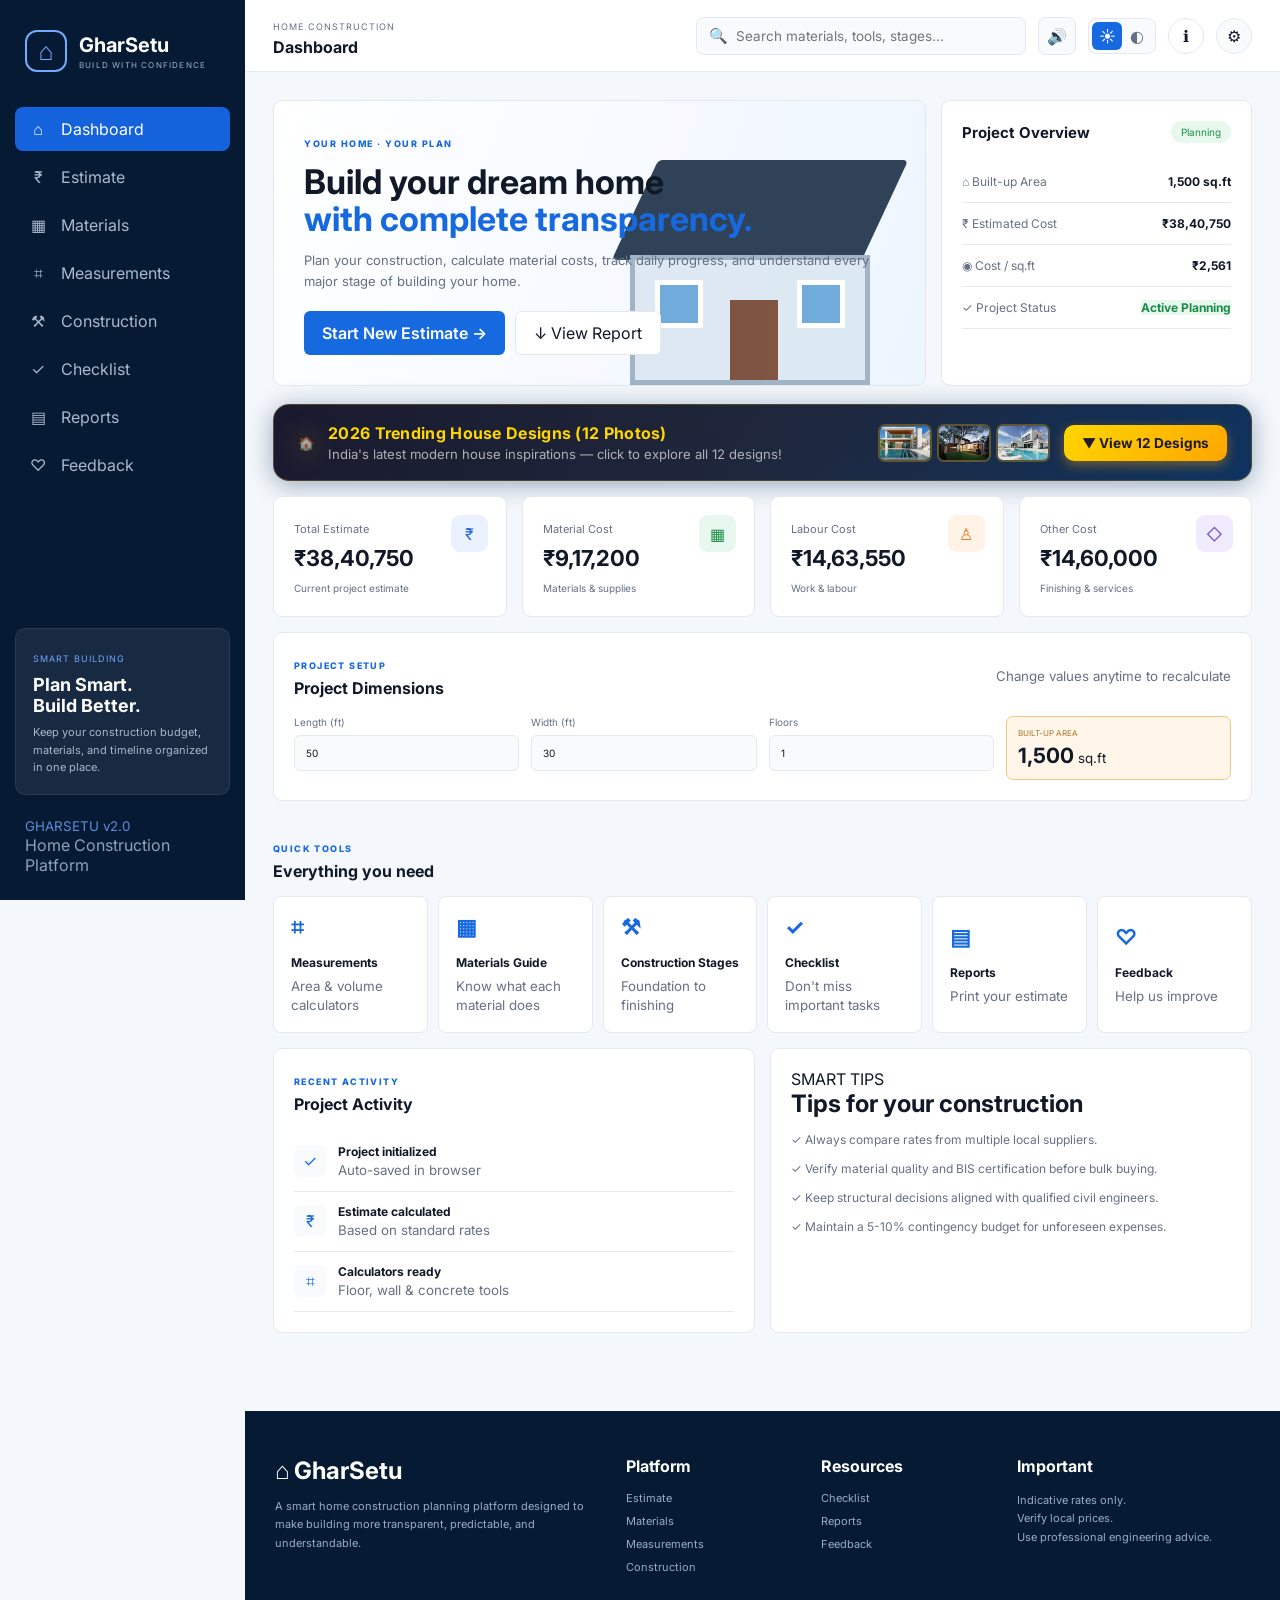
==== index.html @ 3d4d27e0 "Complete GharSetu v2.0 - 12 House Gallery & Smart Home Construction Planner" ====
<!DOCTYPE html>
<html lang="en">
<head>
    <meta charset="UTF-8">
    <meta name="viewport" content="width=device-width, initial-scale=1.0">
    <title>GharSetu | Smart Home Construction Planner</title>
    <link rel="stylesheet" href="./style.css">
    <link rel="preconnect" href="https://fonts.googleapis.com">
    <link rel="preconnect" href="https://fonts.gstatic.com" crossorigin>
    <link href="https://fonts.googleapis.com/css2?family=Inter:wght@400;500;600;700;800&display=swap" rel="stylesheet">
</head>

<body>

<!-- ================= SIDEBAR ================= -->
<aside class="sidebar" id="sidebar">
    <div class="brand">
        <div class="brand-logo">⌂</div>
        <div>
            <h2>GharSetu</h2>
            <span>BUILD WITH CONFIDENCE</span>
        </div>
    </div>

    <nav class="navigation">
        <button class="nav-item active" onclick="showPage('dashboard', this)">
            <span>⌂</span> Dashboard
        </button>
        <button class="nav-item" onclick="showPage('estimate', this)">
            <span>₹</span> Estimate
        </button>
        <button class="nav-item" onclick="showPage('materials', this)">
            <span>▦</span> Materials
        </button>
        <button class="nav-item" onclick="showPage('measurements', this)">
            <span>⌗</span> Measurements
        </button>
        <button class="nav-item" onclick="showPage('construction', this)">
            <span>⚒</span> Construction
        </button>
        <button class="nav-item" onclick="showPage('checklist', this)">
            <span>✓</span> Checklist
        </button>
        <button class="nav-item" onclick="showPage('reports', this)">
            <span>▤</span> Reports
        </button>
        <button class="nav-item" onclick="showPage('feedback', this)">
            <span>♡</span> Feedback
        </button>
    </nav>

    <div class="sidebar-tip">
        <span>SMART BUILDING</span>
        <h3>Plan Smart.<br>Build Better.</h3>
        <p>Keep your construction budget, materials, and timeline organized in one place.</p>
    </div>

    <div class="sidebar-bottom">
        <small>GHARSETU v2.0</small>
        <p>Home Construction Platform</p>
    </div>
</aside>


<!-- ================= MAIN ================= -->
<main class="main">

    <!-- HEADER / TOPBAR -->
    <header class="topbar">
        <div class="mobile-left">
            <button class="menu-btn" onclick="toggleSidebar()" aria-label="Toggle Navigation">☰</button>
            <div>
                <small>HOME CONSTRUCTION</small>
                <h3 id="pageTitle">Dashboard</h3>
            </div>
        </div>

        <div class="top-actions">
            <div class="search-wrapper">
                <div class="search">
                    <span class="search-icon">🔍</span>
                    <input
                        type="text"
                        id="globalSearch"
                        placeholder="Search materials, tools, stages..."
                        oninput="globalSearch()"
                        onfocus="showSearchDropdown()"
                        onkeydown="handleSearchKey(event)"
                        autocomplete="off"
                    >
                    <button id="clearSearchBtn" class="clear-search-btn" onclick="clearSearch()" title="Clear search" style="display: none;">✕</button>
                </div>
                <div id="searchDropdown" class="search-dropdown" style="display: none;"></div>
            </div>

            <!-- SOUND TOGGLE -->
            <button id="soundBtn" class="sound-btn" onclick="toggleSound()" title="Toggle Sound Effects">🔊</button>

            <!-- THEME SWITCHER -->
            <div class="theme-switch">
                <button id="lightBtn" class="theme-option" onclick="setTheme('light')" title="Light Mode">☀</button>
                <button id="darkBtn" class="theme-option active" onclick="setTheme('dark')" title="Dark Mode">◐</button>
            </div>

            <!-- QUICK SHORTCUTS & HELP -->
            <button class="icon-btn" onclick="openShortcutsModal()" title="Help & Shortcuts">ℹ</button>

            <!-- PROJECT SETTINGS & DATA -->
            <button class="profile-btn" onclick="openProjectModal()" title="Project Management & Settings">⚙</button>
        </div>
    </header>


    <!-- ================= 01. DASHBOARD ================= -->
    <section id="dashboard" class="page active">

        <div class="welcome-grid">
            <div class="welcome-card">
                <div class="welcome-content">
                    <span class="tag">YOUR HOME · YOUR PLAN</span>
                    <h1>
                        Build your dream home
                        <span>with complete transparency.</span>
                    </h1>
                    <p>
                        Plan your construction, calculate material costs, track daily progress,
                        and understand every major stage of building your home.
                    </p>

                    <div class="welcome-buttons">
                        <button class="primary-btn" onclick="showPage('estimate')">
                            Start New Estimate →
                        </button>
                        <button class="secondary-btn" onclick="showPage('reports')">
                            ↓ View Report
                        </button>
                    </div>
                </div>

                <div class="house-illustration">
                    <div class="house">
                        <div class="roof"></div>
                        <div class="house-body">
                            <div class="window"></div>
                            <div class="window"></div>
                            <div class="door"></div>
                        </div>
                    </div>
                </div>
            </div>

            <!-- PROJECT OVERVIEW -->
            <div class="overview-card">
                <div class="card-heading">
                    <h3>Project Overview</h3>
                    <span class="status">Planning</span>
                </div>

                <div class="overview-row">
                    <span>⌂ Built-up Area</span>
                    <strong id="overviewArea">1,500 sq.ft</strong>
                </div>

                <div class="overview-row">
                    <span>₹ Estimated Cost</span>
                    <strong id="overviewCost">₹0</strong>
                </div>

                <div class="overview-row">
                    <span>◉ Cost / sq.ft</span>
                    <strong id="overviewSqft">₹0</strong>
                </div>

                <div class="overview-row">
                    <span>✓ Project Status</span>
                    <strong class="green">Active Planning</strong>
                </div>
            </div>
        </div>


        <!-- ===== 2026 TRENDING HOUSE DESIGNS GALLERY BANNER ===== -->
        <div class="photo-gallery-banner" id="galleryBanner" onclick="togglePhotoGallery()">
            <div class="gallery-banner-content">
                <div class="gallery-banner-left">
                    <span class="gallery-banner-icon">🏠</span>
                    <div>
                        <strong>2026 Trending House Designs (12 Photos)</strong>
                        <span>India's latest modern house inspirations — click to explore all 12 designs!</span>
                    </div>
                </div>
                <div class="gallery-banner-right">
                    <span class="gallery-banner-preview">
                        <img src="images/gallery/house_1.jpg" alt="Villa preview" onerror="this.src='https://images.unsplash.com/photo-1600047509807-ba8f99d2cdde?w=120&h=80&fit=crop&q=80'">
                        <img src="images/gallery/house_2.jpg" alt="Villa preview" onerror="this.src='https://images.unsplash.com/photo-1613977257363-707ba9348227?w=120&h=80&fit=crop&q=80'">
                        <img src="images/gallery/house_3.jpg" alt="Villa preview" onerror="this.src='https://images.unsplash.com/photo-1580587771525-78b9dba3b914?w=120&h=80&fit=crop&q=80'">
                    </span>
                    <button class="gallery-open-btn" onclick="event.stopPropagation(); togglePhotoGallery();">
                        <span id="galleryBtnIcon">▼</span> View 12 Designs
                    </button>
                </div>
            </div>
        </div>

        <!-- Complete 12 Photo Gallery Grid (Toggles on click) -->
        <div class="photo-gallery-section" id="photoGallerySection" style="display: none;">
            <div class="gallery-section-header">
                <div>
                    <span class="gallery-tag">🔥 TRENDING 2026</span>
                    <h2>2026 Modern House Designs — India (12 Curated Designs)</h2>
                    <p>Complete collection of 12 modern architectural home designs — click any photo for full view</p>
                </div>
                <button class="gallery-close-btn" onclick="togglePhotoGallery()">✕ Close</button>
            </div>

            <div class="photo-gallery-grid">
                <div class="gallery-photo-card" onclick="openGalleryLightbox(0)">
                    <img src="images/gallery/house_1.jpg" onerror="this.src='https://images.unsplash.com/photo-1600047509807-ba8f99d2cdde?w=600&h=400&fit=crop&q=80'" alt="Minimalist White Villa" loading="lazy">
                    <div class="gallery-photo-overlay">
                        <span class="photo-label">🏠 01. Minimalist White Villa</span>
                        <span class="photo-area">4BHK • 3,200 sq.ft • 2026</span>
                    </div>
                </div>
                <div class="gallery-photo-card" onclick="openGalleryLightbox(1)">
                    <img src="images/gallery/house_2.jpg" onerror="this.src='https://images.unsplash.com/photo-1613977257363-707ba9348227?w=600&h=400&fit=crop&q=80'" alt="Luxury Pool Villa" loading="lazy">
                    <div class="gallery-photo-overlay">
                        <span class="photo-label">✨ 02. Luxury Pool Villa</span>
                        <span class="photo-area">5BHK • 4,500 sq.ft • 2026</span>
                    </div>
                </div>
                <div class="gallery-photo-card" onclick="openGalleryLightbox(2)">
                    <img src="images/gallery/house_3.jpg" onerror="this.src='https://images.unsplash.com/photo-1580587771525-78b9dba3b914?w=600&h=400&fit=crop&q=80'" alt="Smart Contemporary Home" loading="lazy">
                    <div class="gallery-photo-overlay">
                        <span class="photo-label">🤖 03. Smart Contemporary Home</span>
                        <span class="photo-area">3BHK • 2,400 sq.ft • 2026</span>
                    </div>
                </div>
                <div class="gallery-photo-card" onclick="openGalleryLightbox(3)">
                    <img src="images/gallery/house_4.jpg" onerror="this.src='https://images.unsplash.com/photo-1575517111839-3a3843ee7f5d?w=600&h=400&fit=crop&q=80'" alt="Glass & Steel Design" loading="lazy">
                    <div class="gallery-photo-overlay">
                        <span class="photo-label">🪟 04. Glass & Steel Design</span>
                        <span class="photo-area">4BHK • 3,600 sq.ft • 2026</span>
                    </div>
                </div>
                <div class="gallery-photo-card" onclick="openGalleryLightbox(4)">
                    <img src="images/gallery/house_5.jpg" onerror="this.src='https://images.unsplash.com/photo-1523217582562-09d0def993a6?w=600&h=400&fit=crop&q=80'" alt="Premium Bungalow" loading="lazy">
                    <div class="gallery-photo-overlay">
                        <span class="photo-label">🏠 05. Premium Bungalow</span>
                        <span class="photo-area">4BHK • 3,000 sq.ft • 2026</span>
                    </div>
                </div>
                <div class="gallery-photo-card" onclick="openGalleryLightbox(5)">
                    <img src="images/gallery/house_6.jpg" onerror="this.src='https://images.unsplash.com/photo-1600585154340-be6161a56a0c?w=600&h=400&fit=crop&q=80'" alt="Eco Green Smart Home" loading="lazy">
                    <div class="gallery-photo-overlay">
                        <span class="photo-label">🌿 06. Eco Green Smart Home</span>
                        <span class="photo-area">3BHK • 2,100 sq.ft • 2026</span>
                    </div>
                </div>
                <div class="gallery-photo-card" onclick="openGalleryLightbox(6)">
                    <img src="images/gallery/house_7.jpg" onerror="this.src='https://images.unsplash.com/photo-1512917774080-9991f1c4c750?w=600&h=400&fit=crop&q=80'" alt="Ultra Modern Duplex" loading="lazy">
                    <div class="gallery-photo-overlay">
                        <span class="photo-label">🏔 07. Ultra Modern Duplex</span>
                        <span class="photo-area">5BHK • 4,800 sq.ft • 2026</span>
                    </div>
                </div>
                <div class="gallery-photo-card" onclick="openGalleryLightbox(7)">
                    <img src="images/gallery/house_8.jpg" onerror="this.src='https://images.unsplash.com/photo-1564013799919-ab600027ffc6?w=600&h=400&fit=crop&q=80'" alt="White Luxury Mansion" loading="lazy">
                    <div class="gallery-photo-overlay">
                        <span class="photo-label">💎 08. White Luxury Mansion</span>
                        <span class="photo-area">6BHK • 6,000 sq.ft • 2026</span>
                    </div>
                </div>
                <div class="gallery-photo-card" onclick="openGalleryLightbox(8)">
                    <img src="images/gallery/house_9.jpg" onerror="this.src='https://images.unsplash.com/photo-1558618666-fcd25c85cd64?w=600&h=400&fit=crop&q=80'" alt="Scandinavian Style Home" loading="lazy">
                    <div class="gallery-photo-overlay">
                        <span class="photo-label">❄ 09. Scandinavian Style Home</span>
                        <span class="photo-area">3BHK • 2,200 sq.ft • 2026</span>
                    </div>
                </div>
                <div class="gallery-photo-card" onclick="openGalleryLightbox(9)">
                    <img src="images/gallery/house_10.jpg" onerror="this.src='https://images.unsplash.com/photo-1583608205776-bfd35f0d9f83?w=600&h=400&fit=crop&q=80'" alt="Tropical Resort Villa" loading="lazy">
                    <div class="gallery-photo-overlay">
                        <span class="photo-label">🌴 10. Tropical Resort Villa</span>
                        <span class="photo-area">4BHK • 3,500 sq.ft • 2026</span>
                    </div>
                </div>
                <div class="gallery-photo-card" onclick="openGalleryLightbox(10)">
                    <img src="images/gallery/house_11.jpg" onerror="this.src='https://images.unsplash.com/photo-1600585154526-990dced4db0d?w=600&h=400&fit=crop&q=80'" alt="Warm Courtyard House" loading="lazy">
                    <div class="gallery-photo-overlay">
                        <span class="photo-label">🏠 11. Warm Courtyard House</span>
                        <span class="photo-area">3BHK • 2,700 sq.ft • 2026</span>
                    </div>
                </div>
                <div class="gallery-photo-card" onclick="openGalleryLightbox(11)">
                    <img src="images/gallery/house_12.jpg" onerror="this.src='https://images.unsplash.com/photo-1600607687920-4e2a09cf159d?w=600&h=400&fit=crop&q=80'" alt="Modern Family Residence" loading="lazy">
                    <div class="gallery-photo-overlay">
                        <span class="photo-label">🏡 12. Modern Family Residence</span>
                        <span class="photo-area">4BHK • 3,800 sq.ft • 2026</span>
                    </div>
                </div>
            </div>
        </div>

        <!-- STATS GRID -->
        <div class="stats-grid">
            <div class="stat-card">
                <div class="stat-icon blue">₹</div>
                <span>Total Estimate</span>
                <h2 id="totalStat">₹0</h2>
                <small>Current project estimate</small>
            </div>

            <div class="stat-card">
                <div class="stat-icon green">▦</div>
                <span>Material Cost</span>
                <h2 id="materialStat">₹0</h2>
                <small>Materials &amp; supplies</small>
            </div>

            <div class="stat-card">
                <div class="stat-icon orange">♙</div>
                <span>Labour Cost</span>
                <h2 id="labourStat">₹0</h2>
                <small>Work &amp; labour</small>
            </div>

            <div class="stat-card">
                <div class="stat-icon purple">◇</div>
                <span>Other Cost</span>
                <h2 id="otherStat">₹0</h2>
                <small>Finishing &amp; services</small>
            </div>
        </div>

        <!-- PROJECT DIMENSIONS -->
        <div class="panel">
            <div class="panel-title">
                <div>
                    <span>PROJECT SETUP</span>
                    <h2>Project Dimensions</h2>
                </div>
                <small>Change values anytime to recalculate</small>
            </div>

            <div class="dimension-grid">
                <label>
                    Length (ft)
                    <input id="length" type="number" value="50" min="1" step="any" oninput="updateProject()">
                </label>

                <label>
                    Width (ft)
                    <input id="width" type="number" value="30" min="1" step="any" oninput="updateProject()">
                </label>

                <label>
                    Floors
                    <input id="floors" type="number" value="1" min="1" step="1" oninput="updateProject()">
                </label>

                <div class="area-box">
                    <span>BUILT-UP AREA</span>
                    <strong id="areaDisplay">1,500</strong>
                    <small>sq.ft</small>
                </div>
            </div>
        </div>

        <!-- QUICK TOOLS -->
        <div class="section-header">
            <div>
                <span>QUICK TOOLS</span>
                <h2>Everything you need</h2>
            </div>
        </div>

        <div class="tools-grid">
            <button onclick="showPage('measurements')">
                <b>⌗</b>
                <strong>Measurements</strong>
                <small>Area &amp; volume calculators</small>
            </button>

            <button onclick="showPage('materials')">
                <b>▦</b>
                <strong>Materials Guide</strong>
                <small>Know what each material does</small>
            </button>

            <button onclick="showPage('construction')">
                <b>⚒</b>
                <strong>Construction Stages</strong>
                <small>Foundation to finishing</small>
            </button>

            <button onclick="showPage('checklist')">
                <b>✓</b>
                <strong>Checklist</strong>
                <small>Don't miss important tasks</small>
            </button>

            <button onclick="showPage('reports')">
                <b>▤</b>
                <strong>Reports</strong>
                <small>Print your estimate</small>
            </button>

            <button onclick="showPage('feedback')">
                <b>♡</b>
                <strong>Feedback</strong>
                <small>Help us improve</small>
            </button>
        </div>

        <!-- BOTTOM TIPS & ACTIVITY -->
        <div class="bottom-grid">
            <div class="panel">
                <div class="panel-title">
                    <div>
                        <span>RECENT ACTIVITY</span>
                        <h2>Project Activity</h2>
                    </div>
                </div>

                <div class="activity">
                    <span>✓</span>
                    <div>
                        <strong>Project initialized</strong>
                        <small>Auto-saved in browser</small>
                    </div>
                </div>

                <div class="activity">
                    <span>₹</span>
                    <div>
                        <strong>Estimate calculated</strong>
                        <small>Based on standard rates</small>
                    </div>
                </div>

                <div class="activity">
                    <span>⌗</span>
                    <div>
                        <strong>Calculators ready</strong>
                        <small>Floor, wall &amp; concrete tools</small>
                    </div>
                </div>
            </div>

            <div class="panel tips">
                <span>SMART TIPS</span>
                <h2>Tips for your construction</h2>
                <p>✓ Always compare rates from multiple local suppliers.</p>
                <p>✓ Verify material quality and BIS certification before bulk buying.</p>
                <p>✓ Keep structural decisions aligned with qualified civil engineers.</p>
                <p>✓ Maintain a 5-10% contingency budget for unforeseen expenses.</p>
            </div>
        </div>

    </section>


    <!-- ================= 02. ESTIMATE ================= -->
    <section id="estimate" class="page">
        <div class="page-header">
            <span>COST PLANNER</span>
            <h1>
                Construction
                <em>Estimate</em>
            </h1>
            <p>
                Edit quantity and rate. The item amount and total project cost update automatically.
            </p>
        </div>

        <div class="warning">
            ⚠️ <strong>Indicative rates:</strong> Rates shown are demo/indicative averages. Actual prices vary by city, brand grade, supplier, and market conditions.
        </div>

        <div class="estimate-panel">
            <div class="table-scroll">
                <table>
                    <thead>
                        <tr>
                            <th>#</th>
                            <th>ITEM</th>
                            <th>USED FOR</th>
                            <th>QUANTITY</th>
                            <th>UNIT</th>
                            <th>RATE / UNIT</th>
                            <th>AMOUNT</th>
                        </tr>
                    </thead>
                    <tbody id="estimateBody">
                        <!-- Populated dynamically by script.js -->
                    </tbody>
                </table>
            </div>

            <div class="total-bar">
                <div>
                    <span>TOTAL PROJECT ESTIMATE</span>
                    <strong id="estimateTotal">₹0</strong>
                </div>
                <div>
                    <span>APPROX. COST / SQ.FT</span>
                    <strong id="estimatePerSqft">₹0</strong>
                </div>
            </div>
        </div>
    </section>


    <!-- ================= 03. MATERIALS ================= -->
    <section id="materials" class="page">
        <div class="page-header">
            <span>MATERIAL LIBRARY</span>
            <h1>
                Know what goes
                <em>into your home.</em>
            </h1>
            <p>
                Understand the purpose, market unit, and brand rates for essential construction materials.
            </p>
        </div>

        <div id="materialsSearchMsg" class="search-feedback-msg" style="display: none;"></div>
        <div class="material-grid" id="materialGrid">
            <!-- Populated dynamically by script.js -->
        </div>
    </section>


    <!-- ================= 04. MEASUREMENTS ================= -->
    <section id="measurements" class="page">
        <div class="page-header">
            <span>MEASUREMENT TOOLS</span>
            <h1>
                Measure before
                <em>you buy.</em>
            </h1>
            <p>
                Quick and accurate calculators for common construction measurements.
            </p>
        </div>

        <div class="calculator-grid">

            <!-- 01 FLOOR -->
            <div class="calculator">
                <div class="calc-img-wrapper">
                    <img src="images/floor_calc.jpg" onerror="this.src='https://images.unsplash.com/photo-1581858726788-75bc0f6a952d?w=600&h=300&fit=crop&q=80'" alt="Floor Area" class="calc-img" loading="lazy">
                    <span class="calc-badge">01 · FLOORING</span>
                </div>
                <div class="calc-body">
                    <h2>Floor Area</h2>
                    <p>Useful for flooring, tiles, carpeting and built-up area calculations.</p>
                    <input id="floorLength" placeholder="Length (ft)" type="number" step="any" min="0">
                    <input id="floorWidth" placeholder="Width (ft)" type="number" step="any" min="0">
                    <button onclick="calculateFloor()">Calculate</button>
                    <div id="floorResult" class="result">0 sq.ft</div>
                </div>
            </div>

            <!-- 02 WALL -->
            <div class="calculator">
                <div class="calc-img-wrapper">
                    <img src="images/gallery/house_7.jpg" onerror="this.src='https://images.unsplash.com/photo-1513694203232-719a280e022f?w=600&h=300&fit=crop&q=80'" alt="Wall Area" class="calc-img" loading="lazy">
                    <span class="calc-badge">02 · PLASTER &amp; WALLS</span>
                </div>
                <div class="calc-body">
                    <h2>Wall Area</h2>
                    <p>Useful for plaster, paint, putty and brickwork deductions.</p>
                    <input id="wallLength" placeholder="Length (ft)" type="number" step="any" min="0">
                    <input id="wallHeight" placeholder="Height (ft)" type="number" step="any" min="0">
                    <input id="wallOpening" placeholder="Openings area to deduct (sq.ft)" type="number" step="any" min="0" value="0">
                    <button onclick="calculateWall()">Calculate</button>
                    <div id="wallResult" class="result">0 sq.ft</div>
                </div>
            </div>

            <!-- 03 CONCRETE -->
            <div class="calculator">
                <div class="calc-img-wrapper">
                    <img src="images/concrete_calc.jpg" onerror="this.src='https://images.unsplash.com/photo-1541888946425-d0fbb18086f6?w=600&h=300&fit=crop&q=80'" alt="Concrete Volume" class="calc-img" loading="lazy">
                    <span class="calc-badge">03 · RCC &amp; CONCRETE</span>
                </div>
                <div class="calc-body">
                    <h2>Concrete Volume</h2>
                    <p>Calculate rectangular concrete volume for slabs, beams and footings.</p>
                    <input id="concreteLength" placeholder="Length (ft)" type="number" step="any" min="0">
                    <input id="concreteWidth" placeholder="Width (ft)" type="number" step="any" min="0">
                    <input id="concreteDepth" placeholder="Depth / Thickness (ft)" type="number" step="any" min="0">
                    <button onclick="calculateConcrete()">Calculate</button>
                    <div id="concreteResult" class="result">0 cubic ft</div>
                </div>
            </div>

            <!-- 04 AREA COST -->
            <div class="calculator">
                <div class="calc-img-wrapper">
                    <img src="images/cost_calc.jpg" onerror="this.src='https://images.unsplash.com/photo-1560518883-ce09059eeffa?w=600&h=300&fit=crop&q=80'" alt="Area Cost" class="calc-img" loading="lazy">
                    <span class="calc-badge">04 · BUDGET &amp; COST</span>
                </div>
                <div class="calc-body">
                    <h2>Area Cost</h2>
                    <p>Estimate overall construction budget for any custom room or area.</p>
                    <input id="costArea" placeholder="Area (sq.ft)" type="number" step="any" min="0">
                    <input id="costRate" placeholder="Rate / sq.ft (₹)" type="number" step="any" min="0">
                    <button onclick="calculateAreaCost()">Calculate</button>
                    <div id="areaCostResult" class="result">₹0</div>
                </div>
            </div>

        </div>
    </section>


    <!-- ================= 05. CONSTRUCTION ROADMAP ================= -->
    <section id="construction" class="page">
        <div class="page-header">
            <span>CONSTRUCTION ROADMAP</span>
            <h1>
                From plot
                <em>to home.</em>
            </h1>
            <p>
                A standard phase-by-phase building sequence. Click any stage or day to view details, material requirements, and reference photo.
            </p>
        </div>

        <div class="construction-grid">
            <div class="roadmap-column">
                <div class="roadmap" id="roadmap">
                    <!-- Populated dynamically by script.js -->
                </div>
            </div>

            <div class="twenty-day-column">
                <div class="twenty-day-heading">
                    <span class="plan-title"><span aria-hidden="true">👷</span> 20-DAY HOME PLAN <span aria-hidden="true">👷</span></span>
                    <h2>Build schedule &amp; material use</h2>
                    <p>Tap any day to see its work, material quantities and inspection photo.</p>
                </div>
                <div class="day-plan" id="dayPlan">
                    <!-- Populated dynamically by script.js -->
                </div>
                <div class="technical-plan" id="technicalPlan">
                    <!-- Populated dynamically by script.js -->
                </div>
            </div>

            <aside class="construction-preview" id="constructionPreview">
                <img id="constructionPreviewImage" src="https://images.unsplash.com/photo-1503387762-592deb58ef4e?w=800&fit=crop&q=80" alt="Construction preview">
                <div class="preview-content">
                    <span>SELECTED PLAN</span>
                    <h3 id="constructionPreviewTitle">20-day home construction</h3>
                    <p id="constructionPreviewText">Choose a stage or day from the left to view its work details and reference photo.</p>
                    <div id="constructionPreviewMaterial" class="preview-material">Material details appear here</div>
                </div>
            </aside>
        </div>
    </section>


    <!-- ================= 06. CHECKLIST ================= -->
    <section id="checklist" class="page">
        <div class="page-header">
            <span>PROJECT CHECKLIST</span>
            <h1>
                Don't miss
                <em>important things.</em>
            </h1>
            <p>
                Tick items as your construction progresses. All progress is saved automatically.
            </p>

            <div class="checklist-summary">
                <span id="checklistSummary">27 total tasks · 0 completed</span>
                <button id="clearChecklistFilter" onclick="clearSearch()" style="display: none;">Clear search filter</button>
            </div>
        </div>

        <div class="checklist-card" id="checklistContainer">
            <!-- Populated dynamically by script.js -->
        </div>
    </section>


    <!-- ================= 07. REPORTS ================= -->
    <section id="reports" class="page">
        <div class="page-header">
            <span>PROJECT REPORT</span>
            <h1>
                Your construction
                <em>summary.</em>
            </h1>
            <p>
                Review the itemized summary before printing or exporting to PDF.
            </p>
        </div>

        <div class="report-card">
            <div class="report-head">
                <div>
                    <span>GHARSETU</span>
                    <h2>Home Construction Estimate</h2>
                </div>
                <strong id="reportDate">--/--/----</strong>
            </div>

            <div class="report-summary">
                <div>
                    <span>BUILT-UP AREA</span>
                    <strong id="reportArea">0 sq.ft</strong>
                </div>
                <div>
                    <span>TOTAL ESTIMATE</span>
                    <strong id="reportTotal">₹0</strong>
                </div>
                <div>
                    <span>COST / SQ.FT</span>
                    <strong id="reportPerSqft">₹0</strong>
                </div>
            </div>

            <div id="reportItems">
                <!-- Populated dynamically by script.js -->
            </div>

            <div style="display: flex; gap: 12px; margin-top: 24px; flex-wrap: wrap;">
                <button class="primary-btn" onclick="window.print()">
                    🖨 Print / Save as PDF
                </button>
                <button class="secondary-btn" onclick="exportProjectData()">
                    💾 Export JSON Backup
                </button>
            </div>
        </div>
    </section>


    <!-- ================= 08. FEEDBACK ================= -->
    <section id="feedback" class="page">
        <div class="feedback-grid">
            <div>
                <span>YOUR OPINION MATTERS</span>
                <h1>
                    Help us build
                    <em>something better.</em>
                </h1>
                <p>
                    Tell us what is useful, what needs improvement, and what new features you'd like to see.
                </p>

                <div class="feedback-quote">
                    “Good construction starts with transparent information.”
                </div>
            </div>

            <div class="feedback-card">
                <label>
                    Your Name
                    <input id="feedbackName" placeholder="Enter your name (optional)">
                </label>

                <label>
                    Rating
                    <div class="stars">
                        <button type="button" onclick="setRating(1)">★</button>
                        <button type="button" onclick="setRating(2)">★</button>
                        <button type="button" onclick="setRating(3)">★</button>
                        <button type="button" onclick="setRating(4)">★</button>
                        <button type="button" onclick="setRating(5)">★</button>
                    </div>
                </label>

                <label>
                    What should we improve?
                    <select id="feedbackCategory">
                        <option>Construction Estimate</option>
                        <option>Material Guide &amp; Rates</option>
                        <option>Measurements &amp; Calculators</option>
                        <option>Construction Roadmap</option>
                        <option>Design &amp; Theme</option>
                        <option>Other Suggestions</option>
                    </select>
                </label>

                <label>
                    Feedback
                    <textarea id="feedbackText" placeholder="Write your feedback or suggestions here..."></textarea>
                </label>

                <button class="primary-btn" onclick="submitFeedback()">
                    Send Feedback →
                </button>

                <p id="feedbackMessage" style="margin-top: 10px; font-weight: 600;"></p>
            </div>
        </div>
    </section>


    <!-- ================= FOOTER ================= -->
    <footer>
        <div class="footer-brand">
            <h2>⌂ GharSetu</h2>
            <p>
                A smart home construction planning platform designed to make building more transparent, predictable, and understandable.
            </p>
        </div>

        <div>
            <h4>Platform</h4>
            <a onclick="showPage('estimate')">Estimate</a>
            <a onclick="showPage('materials')">Materials</a>
            <a onclick="showPage('measurements')">Measurements</a>
            <a onclick="showPage('construction')">Construction</a>
        </div>

        <div>
            <h4>Resources</h4>
            <a onclick="showPage('checklist')">Checklist</a>
            <a onclick="showPage('reports')">Reports</a>
            <a onclick="showPage('feedback')">Feedback</a>
        </div>

        <div>
            <h4>Important</h4>
            <p>Indicative rates only.</p>
            <p>Verify local prices.</p>
            <p>Use professional engineering advice.</p>
        </div>
    </footer>

</main>


<!-- ================= MODALS ================= -->

<!-- 1. MATERIAL COMPANY RATE MODAL -->
<div id="materialModal" class="material-modal" role="dialog" aria-modal="true" aria-labelledby="modalTitle" onclick="closeMaterialModal(event)" style="display: none;">
    <div class="material-modal-content" onclick="event.stopPropagation()">
        <div class="material-modal-header">
            <div>
                <span class="modal-eyebrow">COMPANY RATE COMPARISON</span>
                <h2 id="modalTitle">🧱 Material Rates</h2>
            </div>
            <button class="material-modal-close" onclick="closeMaterialModal()" aria-label="Close rate comparison">✕</button>
        </div>
        <div id="modalBody">
            <!-- Injected by script.js -->
        </div>
    </div>
</div>


<!-- 2. GALLERY LIGHTBOX MODAL -->
<div class="gallery-lightbox-modal" id="galleryLightboxModal" style="display:none;" onclick="closeGalleryLightboxOutside(event)">
    <div class="gallery-lightbox-inner" onclick="event.stopPropagation()">
        <button class="lightbox-close" onclick="closeGalleryLightbox()">✕</button>
        <button class="lightbox-prev" onclick="galleryLightboxNav(-1)">‹</button>
        <img class="lightbox-img-full" id="lightboxImgFull" src="" alt="House Design">
        <div class="lightbox-caption" id="lightboxCaption"></div>
        <button class="lightbox-next" onclick="galleryLightboxNav(1)">›</button>
    </div>
</div>


<!-- 3. IMAGE PREVIEW LIGHTBOX MODAL -->
<div id="imageLightbox" class="image-lightbox" onclick="closeLightbox(event)" style="display: none;">
    <div class="lightbox-content" onclick="event.stopPropagation()">
        <button class="lightbox-close" onclick="closeLightbox()">✕</button>
        <img id="lightboxImg" src="" alt="Preview">
        <div class="lightbox-meta">
            <div>
                <h3 id="lightboxTitle" style="font-size: 18px; margin-bottom: 4px;"></h3>
                <p id="lightboxSub" style="font-size: 13px; color: var(--muted);"></p>
            </div>
            <button class="primary-btn" onclick="closeLightbox()">Close Preview</button>
        </div>
    </div>
</div>


<!-- 4. PROJECT MANAGEMENT & SETTINGS MODAL -->
<div id="projectModal" class="material-modal" role="dialog" aria-modal="true" onclick="closeProjectModal(event)" style="display: none;">
    <div class="material-modal-content" onclick="event.stopPropagation()" style="max-width: 520px;">
        <div class="material-modal-header">
            <div>
                <span class="modal-eyebrow">PROJECT MANAGEMENT</span>
                <h2>⚙️ Project Settings &amp; Data</h2>
            </div>
            <button class="material-modal-close" onclick="closeProjectModal()">✕</button>
        </div>
        <div style="padding: 20px 0;">
            <p style="color: var(--muted); font-size: 14px; margin-bottom: 20px;">
                Manage your saved home construction plan, export backups, or restore defaults.
            </p>
            <div style="display: flex; flex-direction: column; gap: 12px;">
                <button class="primary-btn" onclick="exportProjectData()" style="justify-content: center;">
                    💾 Download JSON Project Backup
                </button>
                <label class="secondary-btn" style="justify-content: center; cursor: pointer; text-align: center; display: block; padding: 12px;">
                    📂 Restore Project from JSON
                    <input type="file" accept=".json" onchange="importProjectData(event)" style="display: none;">
                </label>
                <button class="secondary-btn" onclick="resetProject()" style="justify-content: center; color: var(--danger); border-color: var(--danger);">
                    🔄 Reset All Quantities &amp; Rates to Default
                </button>
            </div>
        </div>
    </div>
</div>


<!-- 5. QUICK SHORTCUTS & HELP MODAL -->
<div id="shortcutsModal" class="material-modal" role="dialog" aria-modal="true" onclick="closeShortcutsModal(event)" style="display: none;">
    <div class="material-modal-content" onclick="event.stopPropagation()" style="max-width: 520px;">
        <div class="material-modal-header">
            <div>
                <span class="modal-eyebrow">QUICK HELP</span>
                <h2>ℹ️ Tips &amp; Keyboard Shortcuts</h2>
            </div>
            <button class="material-modal-close" onclick="closeShortcutsModal()">✕</button>
        </div>
        <div style="padding: 20px 0; font-size: 14px; color: var(--text);">
            <div style="display: flex; flex-direction: column; gap: 14px;">
                <div style="display: flex; justify-content: space-between; border-bottom: 1px solid var(--border); padding-bottom: 8px;">
                    <span>Global Search</span>
                    <kbd style="background: var(--surface2); padding: 3px 8px; border-radius: 4px; border: 1px solid var(--border);">Type in Topbar</kbd>
                </div>
                <div style="display: flex; justify-content: space-between; border-bottom: 1px solid var(--border); padding-bottom: 8px;">
                    <span>Navigate Search Results</span>
                    <kbd style="background: var(--surface2); padding: 3px 8px; border-radius: 4px; border: 1px solid var(--border);">↓ / ↑ / Enter</kbd>
                </div>
                <div style="display: flex; justify-content: space-between; border-bottom: 1px solid var(--border); padding-bottom: 8px;">
                    <span>Close Any Modal / Lightbox</span>
                    <kbd style="background: var(--surface2); padding: 3px 8px; border-radius: 4px; border: 1px solid var(--border);">Esc</kbd>
                </div>
                <div style="display: flex; justify-content: space-between; border-bottom: 1px solid var(--border); padding-bottom: 8px;">
                    <span>Gallery Next / Prev</span>
                    <kbd style="background: var(--surface2); padding: 3px 8px; border-radius: 4px; border: 1px solid var(--border);">→ / ←</kbd>
                </div>
                <div style="display: flex; justify-content: space-between;">
                    <span>Print Estimate Report</span>
                    <kbd style="background: var(--surface2); padding: 3px 8px; border-radius: 4px; border: 1px solid var(--border);">Ctrl + P / Cmd + P</kbd>
                </div>
            </div>
        </div>
    </div>
</div>


<!-- TOAST NOTIFICATION -->
<div id="toast"></div>

<!-- MAIN APP SCRIPT -->
<script src="./script.js"></script>

</body>
</html>
---- style.css ----
* {
    box-sizing: border-box;
    margin: 0;
    padding: 0;
}

:root {

    --bg: #f4f7fb;
    --surface: #ffffff;
    --surface2: #f8fafc;

    --text: #111827;
    --muted: #667085;

    --border: #e4e8ef;

    --primary: #1769e0;
    --primary-dark: #0f4fb3;

    --sidebar: #061a33;

    --green: #159447;
    --orange: #e98522;
    --purple: #7856d6;

    --danger: #d64545;

    --shadow:
        0 8px 30px rgba(16, 24, 40, .06);
}


body.dark {

    --bg: #0a1019;
    --surface: #111a27;
    --surface2: #172231;

    --text: #f5f7fa;
    --muted: #9ca8b7;

    --border: #273444;

    --sidebar: #050d18;

    --shadow:
        0 8px 30px rgba(0,0,0,.25);
}


html {
    scroll-behavior: smooth;
}


body {

    font-family:
        Inter,
        Arial,
        Helvetica,
        sans-serif;

    background: var(--bg);

    color: var(--text);

    transition:
        background .25s,
        color .25s;

    min-height: 100vh;
}


button,
input,
select,
textarea {

    font: inherit;

}


button {
    cursor: pointer;
}


/* ================= SIDEBAR ================= */

.sidebar {

    width: 245px;

    height: 100vh;

    position: fixed;

    left: 0;
    top: 0;

    background: var(--sidebar);

    color: white;

    padding: 25px 15px;

    display: flex;

    flex-direction: column;

    z-index: 1000;

}


.brand {

    display: flex;

    align-items: center;

    gap: 12px;

    padding: 5px 10px 35px;

}


.brand-logo {

    width: 42px;
    height: 42px;

    border: 2px solid #74a9ff;

    border-radius: 12px;

    display: grid;

    place-items: center;

    font-size: 25px;

    color: #78aaff;

}


.brand h2 {

    font-size: 20px;

}


.brand span {

    display: block;

    font-size: 8px;

    letter-spacing: 1.2px;

    color: #9eb3cc;

    margin-top: 3px;

}


.navigation {

    display: flex;

    flex-direction: column;

    gap: 4px;

}


.nav-item {

    border: 0;

    background: transparent;

    color: #aab9cb;

    text-align: left;

    padding: 12px 13px;

    border-radius: 8px;

    display: flex;

    align-items: center;

    gap: 13px;

    transition: .2s;

}


.nav-item span {

    width: 20px;

    text-align: center;

}


.nav-item:hover,
.nav-item.active {

    background: #1463dd;

    color: white;

}


.sidebar-tip {

    margin-top: auto;

    padding: 17px;

    background: rgba(255,255,255,.07);

    border: 1px solid rgba(255,255,255,.08);

    border-radius: 10px;

}


.sidebar-tip span {

    color: #70a6ff;

    font-size: 9px;

    letter-spacing: 1px;

}


.sidebar-tip h3 {

    margin: 8px 0;

    font-size: 18px;

}


.sidebar-tip p {

    color: #a9b8ca;

    font-size: 11px;

    line-height: 1.6;

}


.sidebar-bottom {

    padding: 20px 10px 0;

    color: #8fa2b7;

}


.sidebar-bottom small {

    color: #5d8ed8;

}


/* ================= MAIN ================= */

.main {

    margin-left: 245px;

    min-height: 100vh;

}


/* ================= TOPBAR ================= */

.topbar {

    height: 72px;

    background: var(--surface);

    border-bottom: 1px solid var(--border);

    padding: 0 28px;

    display: flex;

    align-items: center;

    justify-content: space-between;

    position: sticky;

    top: 0;

    z-index: 900;

}


.mobile-left {

    display: flex;

    align-items: center;

    gap: 12px;

}


.mobile-left small {

    color: var(--muted);

    font-size: 9px;

    letter-spacing: 1px;

}


.mobile-left h3 {

    margin-top: 3px;

    font-size: 16px;

}


.menu-btn {

    display: none;

    border: 0;

    background: transparent;

    color: var(--text);

    font-size: 22px;

}


.top-actions {

    display: flex;

    align-items: center;

    gap: 12px;

}


.search {

    width: 330px;

    height: 38px;

    border: 1px solid var(--border);

    border-radius: 8px;

    background: var(--surface2);

    display: flex;

    align-items: center;

    padding: 0 12px;

}


.search span {

    font-size: 20px;

    color: var(--muted);

}


.search input {

    border: 0;

    outline: 0;

    background: transparent;

    color: var(--text);

    width: 100%;

    padding: 8px;

}


.theme-switch {

    padding: 3px;

    border: 1px solid var(--border);

    border-radius: 8px;

    display: flex;

    background: var(--surface2);

}


.theme-option {

    border: 0;

    background: transparent;

    color: var(--muted);

    width: 30px;

    height: 28px;

    border-radius: 6px;

}


.theme-option.active {

    background: var(--primary);

    color: white;

}


.icon-btn,
.profile-btn {

    width: 36px;
    height: 36px;

    border: 1px solid var(--border);

    background: var(--surface);

    color: var(--text);

    border-radius: 50%;

}


.profile-btn {

    background: var(--surface2);

}


/* ================= PAGE ================= */

.page {

    display: none;

    padding: 28px;

    max-width: 1600px;

    margin: auto;

}


.page.active {

    display: block;

}


/* ================= WELCOME ================= */

.welcome-grid {

    display: grid;

    grid-template-columns: 2.1fr 1fr;

    gap: 15px;

}


.welcome-card {

    min-height: 245px;

    border: 1px solid var(--border);

    background:
        linear-gradient(
            110deg,
            var(--surface),
            #edf5ff
        );

    border-radius: 9px;

    padding: 30px;

    position: relative;

    overflow: hidden;

    display: flex;

    justify-content: space-between;

}


body.dark .welcome-card {

    background:
        linear-gradient(
            110deg,
            #111a27,
            #102442
        );

}


.tag,
.page-header > span,
.feedback-grid > div > span {

    font-size: 9px;

    font-weight: 800;

    color: var(--primary);

    letter-spacing: 1.5px;

}


.welcome-content {

    max-width: 620px;

    z-index: 2;

}


.welcome-card h1 {

    font-size: 34px;

    line-height: 1.1;

    margin: 12px 0;

    max-width: 570px;

}


.welcome-card h1 span {

    display: block;

    color: var(--primary);

}


.welcome-card p {

    color: var(--muted);

    max-width: 600px;

    line-height: 1.6;

    font-size: 13px;

}


.welcome-buttons {

    display: flex;

    gap: 10px;

    margin-top: 20px;

}


.primary-btn {

    border: 0;

    background: var(--primary);

    color: white;

    padding: 11px 18px;

    border-radius: 6px;

    font-weight: 600;

}


.primary-btn:hover {

    background: var(--primary-dark);

}


.secondary-btn {

    border: 1px solid var(--border);

    background: var(--surface);

    color: var(--text);

    padding: 11px 18px;

    border-radius: 6px;

}


.house-illustration {

    width: 330px;

    position: absolute;

    right: 10px;

    bottom: 0;

    opacity: .95;

}


.house {

    position: relative;

    width: 270px;

    margin: auto;

}


.roof {

    width: 250px;

    height: 100px;

    background: #24384f;

    transform: skew(-25deg);

    margin-left: 20px;

    border-radius: 5px;

}


.house-body {

    width: 240px;

    height: 130px;

    background: #dce8f2;

    margin: -5px auto 0;

    position: relative;

    border: 5px solid #9db1c3;

}


.window {

    width: 48px;

    height: 48px;

    background: #69a7db;

    border: 5px solid white;

    position: absolute;

    top: 20px;

}


.window:nth-child(1) {
    left: 20px;
}


.window:nth-child(2) {
    right: 20px;
}


.door {

    width: 48px;

    height: 80px;

    background: #7a4c38;

    position: absolute;

    bottom: 0;

    left: 95px;

}


/* ================= OVERVIEW ================= */

.overview-card {

    background: var(--surface);

    border: 1px solid var(--border);

    border-radius: 9px;

    padding: 20px;

}


.card-heading {

    display: flex;

    justify-content: space-between;

    align-items: center;

    margin-bottom: 18px;

}


.card-heading h3 {

    font-size: 15px;

}


.status {

    background: #e9f8ed;

    color: var(--green);

    padding: 5px 10px;

    border-radius: 20px;

    font-size: 10px;

}


.overview-row {

    display: flex;

    justify-content: space-between;

    padding: 13px 0;

    border-bottom: 1px solid var(--border);

    font-size: 12px;

}


.overview-row span {

    color: var(--muted);

}


.green {

    color: var(--green);

}


/* ================= STATS ================= */

.stats-grid {

    display: grid;

    grid-template-columns: repeat(4,1fr);

    gap: 15px;

    margin-top: 15px;

}


.stat-card {

    background: var(--surface);

    border: 1px solid var(--border);

    border-radius: 9px;

    padding: 20px;

    position: relative;

}


.stat-icon {

    width: 37px;
    height: 37px;

    display: grid;

    place-items: center;

    border-radius: 9px;

    position: absolute;

    right: 18px;

    top: 18px;

}


.blue {
    background: #eaf2ff;
    color: #2469d6;
}


.green {
    background: #e9f8ee;
    color: #198c48;
}


.orange {
    background: #fff2e7;
    color: #e87c1d;
}


.purple {
    background: #f0ebff;
    color: #7655d1;
}


.stat-card > span {

    color: var(--muted);

    font-size: 11px;

}


.stat-card h2 {

    margin: 8px 0 5px;

    font-size: 22px;

}


.stat-card small {

    color: var(--muted);

    font-size: 10px;

}


/* ================= PANEL ================= */

.panel {

    background: var(--surface);

    border: 1px solid var(--border);

    border-radius: 9px;

    margin-top: 15px;

    padding: 20px;

}


.panel-title {

    display: flex;

    justify-content: space-between;

    align-items: center;

    margin-bottom: 18px;

}


.panel-title span,
.section-header span {

    color: var(--primary);

    font-size: 9px;

    letter-spacing: 1.4px;

    font-weight: 800;

}


.panel-title h2,
.section-header h2 {

    font-size: 16px;

    margin-top: 5px;

}


.panel-title > small {

    color: var(--muted);

}


.dimension-grid {

    display: grid;

    grid-template-columns: repeat(4,1fr);

    gap: 12px;

}


.dimension-grid label {

    font-size: 10px;

    color: var(--muted);

}


.dimension-grid input {

    display: block;

    width: 100%;

    margin-top: 7px;

    border: 1px solid var(--border);

    background: var(--surface2);

    color: var(--text);

    padding: 11px;

    border-radius: 6px;

    outline: none;

}


.area-box {

    background: #fff6e9;

    border: 1px solid #f1c983;

    border-radius: 7px;

    padding: 11px;

}


body.dark .area-box {

    background: #2c2518;

}


.area-box span {

    display: block;

    font-size: 8px;

    color: #a87527;

}


.area-box strong {

    display: inline-block;

    margin-top: 5px;

    font-size: 21px;

}


/* ================= TOOLS ================= */

.section-header {

    margin: 35px 0 15px;

}


.tools-grid {

    display: grid;

    grid-template-columns: repeat(6,1fr);

    gap: 10px;

}


.tools-grid button {

    min-height: 135px;

    background: var(--surface);

    border: 1px solid var(--border);

    border-radius: 8px;

    padding: 17px;

    text-align: left;

    color: var(--text);

    transition: .2s;

}


.tools-grid button:hover {

    border-color: var(--primary);

    transform: translateY(-2px);

}


.tools-grid b {

    display: block;

    color: var(--primary);

    font-size: 22px;

    margin-bottom: 15px;

}


.tools-grid strong {

    display: block;

    font-size: 12px;

}


.tools-grid small {

    display: block;

    color: var(--muted);

    margin-top: 7px;

    line-height: 1.4;

}


/* ================= BOTTOM ================= */

.bottom-grid {

    display: grid;

    grid-template-columns: 1fr 1fr;

    gap: 15px;

}


.activity {

    display: flex;

    gap: 12px;

    align-items: center;

    padding: 12px 0;

    border-bottom: 1px solid var(--border);

}


.activity > span {

    width: 32px;
    height: 32px;

    display: grid;

    place-items: center;

    background: var(--surface2);

    border-radius: 7px;

    color: var(--primary);

}


.activity strong {

    display: block;

    font-size: 12px;

}


.activity small {

    color: var(--muted);

}


.tips p {

    color: var(--muted);

    margin-top: 14px;

    font-size: 12px;

}


/* ================= PAGE HEADER ================= */

.page-header {

    padding: 25px 0 30px;

}


.page-header h1,
.feedback-grid h1 {

    font-size: 42px;

    margin: 10px 0;

}


.page-header h1 em,
.feedback-grid h1 em {

    color: var(--primary);

    font-family: Georgia, serif;

    font-weight: 400;

}


.page-header p {

    color: var(--muted);

    line-height: 1.6;

    max-width: 700px;

}


/* ================= WARNING ================= */

.warning {

    padding: 14px;

    border: 1px solid #e4c675;

    background: #fff8e7;

    color: #765a1f;

    border-radius: 7px;

    margin-bottom: 15px;

    font-size: 12px;

}


body.dark .warning {

    background: #292316;

    color: #dfc27c;

}


/* ================= TABLE ================= */

.estimate-panel {

    background: var(--surface);

    border: 1px solid var(--border);

    border-radius: 8px;

    overflow: hidden;

}


.table-scroll {

    overflow-x: auto;

}


table {

    width: 100%;

    border-collapse: collapse;

    min-width: 950px;

}


th {

    background: var(--surface2);

    color: var(--muted);

    font-size: 9px;

    letter-spacing: .7px;

    text-align: left;

    padding: 14px;

}


td {

    padding: 13px;

    border-top: 1px solid var(--border);

    font-size: 11px;

    vertical-align: middle;

}


td:nth-child(2) {

    font-weight: 700;

}


td:nth-child(3) {

    color: var(--muted);

    max-width: 230px;

}


td input {

    width: 90px;

    padding: 7px 9px;

    border: 1px solid var(--border);

    background: var(--surface2);

    color: var(--text);

    border-radius: 5px;

}


.qty-control {

    display: inline-flex;

    align-items: center;

    gap: 5px;

}


.qty-control input {

    width: 85px;

    text-align: center;

    font-weight: 600;

}


.qty-btn {

    width: 28px;

    height: 28px;

    border: 1px solid var(--border);

    background: var(--surface2);

    color: var(--text);

    border-radius: 5px;

    display: inline-flex;

    align-items: center;

    justify-content: center;

    font-size: 15px;

    font-weight: bold;

    user-select: none;

    transition: all 0.15s ease;

}


.qty-btn:hover {

    background: var(--primary);

    color: #fff;

    border-color: var(--primary);

}


.qty-btn:active {

    transform: scale(0.92);

}


.rate-input-wrap {

    display: inline-flex;

    align-items: center;

    gap: 6px;

}


.rate-input-wrap input {

    width: 80px;

    font-weight: 600;

}


.amount {

    font-weight: 800;

    color: var(--primary);

}


.total-bar {

    background: #071c36;

    color: white;

    padding: 20px;

    display: flex;

    justify-content: space-between;

}


.total-bar span {

    display: block;

    color: #9cb0c7;

    font-size: 8px;

    letter-spacing: 1px;

}


.total-bar strong {

    display: block;

    margin-top: 5px;

    font-size: 24px;

}


/* ================= MATERIAL ================= */

.material-grid {

    display: grid;

    grid-template-columns: repeat(3,1fr);

    gap: 14px;

}


.material-card {

    background: var(--surface);

    border: 1px solid var(--border);

    border-radius: 8px;

    padding: 22px;

}

.material-card-clickable {
    cursor: pointer;
    transition: transform .2s ease, border-color .2s ease, box-shadow .2s ease;
}

.material-card-clickable:hover,
.material-card-clickable:focus-visible {
    border-color: var(--primary);
    box-shadow: 0 10px 28px rgba(23, 105, 224, .14);
    transform: translateY(-3px);
    outline: none;
}

.company-badges-row {
    display: flex;
    flex-wrap: wrap;
    gap: 6px;
    margin-top: 13px;
}

.company-badge,
.more-brands-hint {
    background: var(--surface2);
    border: 1px solid var(--border);
    border-radius: 999px;
    color: var(--text);
    font-size: 10px;
    padding: 5px 8px;
}

.more-brands-hint {
    color: var(--primary);
}

.card-click-hint {
    color: var(--orange);
    font-size: 11px;
    font-weight: 600;
    margin-top: 12px;
}


.material-icon {

    font-size: 28px;

    margin-bottom: 15px;

}


.material-card h2 {

    font-size: 17px;

    margin-bottom: 10px;

}


.material-card p {

    color: var(--muted);

    font-size: 12px;

    line-height: 1.6;

}


.material-rate {

    margin-top: 20px;

    padding-top: 14px;

    border-top: 1px solid var(--border);

    color: var(--muted);

    font-size: 10px;

}


.material-rate strong {

    display: block;

    color: var(--primary);

    font-size: 16px;

    margin-top: 5px;

}


/* ================= CALCULATORS ================= */

.calculator-grid {

    display: grid;

    grid-template-columns: repeat(2,1fr);

    gap: 15px;

}


.calculator {

    background: var(--surface);

    border: 1px solid var(--border);

    border-radius: 9px;

    padding: 24px;

}


.calculator > span {

    color: var(--primary);

    font-size: 9px;

    letter-spacing: 1px;

    font-weight: bold;

}


.calculator h2 {

    margin: 10px 0;

}


.calculator p {

    color: var(--muted);

    font-size: 12px;

    line-height: 1.5;

    margin-bottom: 15px;

}


.calculator input,
.feedback-card input,
.feedback-card select,
.feedback-card textarea {

    display: block;

    width: 100%;

    margin: 8px 0;

    padding: 11px;

    border: 1px solid var(--border);

    border-radius: 6px;

    background: var(--surface2);

    color: var(--text);

    outline: none;

}


.calculator button {

    border: 0;

    background: var(--primary);

    color: white;

    padding: 10px 17px;

    border-radius: 5px;

    margin-top: 5px;

}


.result {

    margin-top: 15px;

    padding: 13px;

    background: var(--surface2);

    color: var(--primary);

    font-weight: bold;

    border-radius: 5px;

}


/* ================= ROADMAP ================= */

.roadmap {

    border-left: 2px solid var(--primary);

    margin-left: 18px;

}


.stage {

    position: relative;

    padding: 0 0 35px 35px;

}


.stage::before {

    content: "";

    position: absolute;

    width: 12px;
    height: 12px;

    border-radius: 50%;

    background: var(--primary);

    left: -7px;

    top: 2px;

}


.stage-number {

    color: var(--primary);

    font-size: 9px;

    font-weight: bold;

}


.stage h2 {

    margin: 7px 0;

    font-size: 19px;

}


.stage p {

    max-width: 700px;

    color: var(--muted);

    font-size: 13px;

    line-height: 1.6;

}


/* ================= CHECKLIST ================= */

.checklist-card {

    background: var(--surface);

    border: 1px solid var(--border);

    border-radius: 8px;

}


.check-item {

    display: flex;

    align-items: center;

    gap: 13px;

    padding: 15px 18px;

    border-bottom: 1px solid var(--border);

}


.check-item input {

    width: 18px;
    height: 18px;

    accent-color: var(--primary);

}


.check-item.done span {

    text-decoration: line-through;

    color: var(--muted);

}


/* ================= REPORT ================= */

.report-card {

    background: var(--surface);

    border: 1px solid var(--border);

    border-radius: 8px;

    padding: 25px;

}


.report-head {

    display: flex;

    justify-content: space-between;

    border-bottom: 1px solid var(--border);

    padding-bottom: 20px;

}


.report-head span {

    color: var(--primary);

    font-weight: bold;

}


.report-head h2 {

    margin-top: 7px;

}


.report-head strong {

    color: var(--muted);

    font-size: 11px;

}


.report-summary {

    display: grid;

    grid-template-columns: repeat(3,1fr);

    gap: 15px;

    padding: 20px 0;

}


.report-summary div {

    background: var(--surface2);

    padding: 18px;

    border-radius: 7px;

}


.report-summary span {

    display: block;

    color: var(--muted);

    font-size: 9px;

}


.report-summary strong {

    display: block;

    margin-top: 7px;

    font-size: 20px;

}


.report-item {

    display: flex;

    justify-content: space-between;

    padding: 12px 0;

    border-top: 1px solid var(--border);

}


.report-item span {

    color: var(--muted);

}


/* ================= FEEDBACK ================= */

.feedback-grid {

    display: grid;

    grid-template-columns: 1fr 1fr;

    gap: 70px;

    padding-top: 50px;

}


.feedback-grid > div:first-child p {

    color: var(--muted);

    max-width: 500px;

    line-height: 1.7;

    margin-top: 15px;

}


.feedback-quote {

    margin-top: 40px;

    padding: 18px;

    border-left: 3px solid var(--primary);

    font-family: Georgia, serif;

    color: var(--muted);

}


.feedback-card {

    background: var(--surface);

    border: 1px solid var(--border);

    border-radius: 9px;

    padding: 25px;

}


.feedback-card label {

    display: block;

    color: var(--muted);

    font-size: 11px;

    margin-bottom: 18px;

}


.feedback-card textarea {

    min-height: 130px;

    resize: vertical;

}


.stars {

    display: flex;

    gap: 3px;

    margin-top: 8px;

}


.stars button {

    border: 0;

    background: transparent;

    color: #c7cbd2;

    font-size: 30px;

}


.stars button.selected {

    color: #f2a823;

}


#feedbackMessage {

    margin-top: 15px;

    color: var(--green);

}


/* ================= FOOTER ================= */

footer {

    margin-top: 50px;

    background: #061a33;

    color: white;

    padding: 45px 30px;

    display: grid;

    grid-template-columns: 2fr 1fr 1fr 1.5fr;

    gap: 40px;

}


footer h2 {

    margin-bottom: 12px;

}


footer h4 {

    margin-bottom: 15px;

}


footer p {

    color: #9badc2;

    font-size: 11px;

    line-height: 1.7;

}


footer a {

    display: block;

    color: #9badc2;

    margin: 9px 0;

    font-size: 11px;

    cursor: pointer;

}


footer a:hover {

    color: white;

}


/* ================= TOAST ================= */

#toast {

    position: fixed;

    right: 25px;

    bottom: 25px;

    background: #071c36;

    color: white;

    padding: 13px 18px;

    border-radius: 7px;

    transform: translateY(100px);

    opacity: 0;

    transition: .3s;

    z-index: 5000;

    font-size: 12px;

}


#toast.show {

    transform: translateY(0);

    opacity: 1;

}


/* ================= RESPONSIVE ================= */

@media(max-width:1200px) {

    .tools-grid {

        grid-template-columns: repeat(3,1fr);

    }

    .welcome-grid {

        grid-template-columns: 1fr;

    }

    .house-illustration {

        display: none;

    }

    .construction-grid {
        grid-template-columns: minmax(250px, .8fr) minmax(340px, 1.2fr);
    }

    .construction-preview {
        grid-column: 1 / -1;
        max-width: 420px;
        position: static;
    }

}


@media(max-width:900px) {

    .sidebar {

        transform: translateX(-100%);

        transition: .3s;

    }

    .sidebar.open {

        transform: translateX(0);

    }

    .main {

        margin-left: 0;

    }

    .menu-btn {

        display: block;

    }

    .search {

        width: 200px;

    }

    .stats-grid {

        grid-template-columns: repeat(2,1fr);

    }

    .dimension-grid {

        grid-template-columns: repeat(2,1fr);

    }

    .material-grid {

        grid-template-columns: repeat(2,1fr);

    }

    .feedback-grid {

        grid-template-columns: 1fr;

        gap: 30px;

    }

}


@media(max-width:650px) {

    .topbar {

        padding: 0 14px;

    }

    .top-actions {

        gap: 5px;

    }

    .search {

        display: none;

    }

    .page {

        padding: 18px 13px;

    }

    .welcome-card h1 {

        font-size: 27px;

    }

    .stats-grid,
    .dimension-grid,
    .tools-grid,
    .material-grid,
    .calculator-grid,
    .report-summary {

        grid-template-columns: 1fr;

    }

    .bottom-grid {

        grid-template-columns: 1fr;

    }

    .construction-grid {
        grid-template-columns: 1fr;
    }

    .construction-preview {
        grid-column: auto;
        max-width: none;
    }

    .page-header h1,
    .feedback-grid h1 {

        font-size: 34px;

    }

    .total-bar {

        flex-direction: column;

        gap: 20px;

    }

    footer {

        grid-template-columns: 1fr;

    }

}


/* ================= PRINT ================= */

@media print {

    .sidebar,
    .topbar,
    footer,
    .primary-btn {

        display: none !important;

    }

    .main {

        margin: 0;

    }

    .page {

        display: none !important;

    }

    #reports {

        display: block !important;

        padding: 0;

    }

    body {

        background: white;

        color: black;

    }

}

/* =====================================================
   ENHANCED GLOBAL SEARCH & DROPDOWN STYLES
   ===================================================== */
.search-wrapper {
    position: relative;
}

.search {
    width: 330px;
    height: 38px;
    border: 1px solid var(--border);
    border-radius: 8px;
    background: var(--surface2);
    display: flex;
    align-items: center;
    padding: 0 8px 0 12px;
    transition: all 0.2s ease;
}

.search:focus-within {
    border-color: var(--primary);
    box-shadow: 0 0 0 3px rgba(23, 105, 224, 0.15);
    background: var(--surface);
}

.search span.search-icon {
    font-size: 15px;
    color: var(--muted);
    user-select: none;
    display: flex;
    align-items: center;
    margin-right: 4px;
}

.search input {
    border: 0;
    outline: 0;
    background: transparent;
    color: var(--text);
    width: 100%;
    padding: 8px 4px;
    font-size: 13.5px;
}

.clear-search-btn {
    background: transparent;
    border: none;
    color: var(--muted);
    font-size: 14px;
    cursor: pointer;
    width: 22px;
    height: 22px;
    border-radius: 50%;
    display: flex;
    align-items: center;
    justify-content: center;
    transition: all 0.15s ease;
    flex-shrink: 0;
}

.clear-search-btn:hover {
    background: var(--border);
    color: var(--text);
}

/* Search Dropdown */
.search-dropdown {
    position: absolute;
    top: calc(100% + 6px);
    left: 0;
    width: 380px;
    max-height: 420px;
    overflow-y: auto;
    background: var(--surface);
    border: 1px solid var(--border);
    border-radius: 10px;
    box-shadow: 0 12px 32px rgba(0, 0, 0, 0.14);
    z-index: 1000;
    padding: 8px;
    animation: dropdownFadeIn 0.15s ease-out;
}

@keyframes dropdownFadeIn {
    from { opacity: 0; transform: translateY(-4px); }
    to { opacity: 1; transform: translateY(0); }
}

.search-dropdown::-webkit-scrollbar {
    width: 5px;
}
.search-dropdown::-webkit-scrollbar-thumb {
    background: var(--border);
    border-radius: 4px;
}

.search-category-title {
    font-size: 10.5px;
    font-weight: 700;
    letter-spacing: 0.6px;
    text-transform: uppercase;
    color: var(--muted);
    padding: 8px 8px 4px;
    display: flex;
    align-items: center;
    gap: 6px;
}

.search-result-item {
    display: flex;
    align-items: center;
    justify-content: space-between;
    padding: 8px 10px;
    border-radius: 6px;
    cursor: pointer;
    transition: background 0.15s ease;
    gap: 10px;
}

.search-result-item:hover,
.search-result-item.selected {
    background: var(--surface2);
}

.search-res-left {
    display: flex;
    align-items: center;
    gap: 10px;
    min-width: 0;
}

.search-res-icon {
    font-size: 18px;
    width: 24px;
    text-align: center;
    flex-shrink: 0;
}

.search-res-info {
    min-width: 0;
}

.search-res-name {
    font-size: 13.5px;
    font-weight: 600;
    color: var(--text);
    white-space: nowrap;
    overflow: hidden;
    text-overflow: ellipsis;
}

.search-res-name mark {
    background: rgba(23, 105, 224, 0.2);
    color: var(--primary);
    border-radius: 2px;
    padding: 0 2px;
}

.search-res-detail {
    font-size: 11.5px;
    color: var(--muted);
    white-space: nowrap;
    overflow: hidden;
    text-overflow: ellipsis;
    margin-top: 1px;
}

.search-res-badge {
    font-size: 11px;
    font-weight: 600;
    padding: 3px 8px;
    border-radius: 6px;
    background: var(--surface2);
    border: 1px solid var(--border);
    color: var(--primary);
    white-space: nowrap;
    flex-shrink: 0;
}

.search-empty {
    padding: 20px;
    text-align: center;
    color: var(--muted);
    font-size: 13px;
}

.search-highlight-pulse {
    animation: highlightPulse 2.4s ease-in-out;
    outline: 2.5px solid var(--primary) !important;
    outline-offset: 4px;
}

@keyframes highlightPulse {
    0%, 100% {
        box-shadow: 0 0 0 0 rgba(23, 105, 224, 0);
    }
    20%, 60% {
        box-shadow: 0 0 0 8px rgba(23, 105, 224, 0.35);
    }
}

.search-feedback-msg {
    grid-column: 1 / -1;
    padding: 14px 18px;
    background: var(--surface2);
    border: 1px dashed var(--border);
    border-radius: 8px;
    color: var(--muted);
    font-size: 14px;
    text-align: center;
    margin-bottom: 12px;
}


/* =====================================================
   INPUT VALIDATION, ERROR SYMBOLS & SOUND BUTTON
   ===================================================== */
input.input-error {
    border-color: #ef4444 !important;
    background-color: rgba(239, 68, 68, 0.05) !important;
    box-shadow: 0 0 0 3px rgba(239, 68, 68, 0.18) !important;
    animation: inputShake 0.4s ease-in-out;
}

@keyframes inputShake {
    0%, 100% { transform: translateX(0); }
    20%, 60% { transform: translateX(-5px); }
    40%, 80% { transform: translateX(5px); }
}

.input-error-badge {
    color: #ef4444;
    font-size: 11.5px;
    font-weight: 600;
    margin-top: -6px;
    margin-bottom: 8px;
    display: flex;
    align-items: center;
    gap: 4px;
    animation: errorFadeIn 0.2s ease-out;
}

@keyframes errorFadeIn {
    from { opacity: 0; transform: translateY(-3px); }
    to { opacity: 1; transform: translateY(0); }
}

.sound-btn {
    width: 38px;
    height: 38px;
    border-radius: 8px;
    border: 1px solid var(--border);
    background: var(--surface2);
    color: var(--text);
    display: flex;
    align-items: center;
    justify-content: center;
    cursor: pointer;
    font-size: 16px;
    transition: all 0.2s ease;
}

.sound-btn:hover {
    background: var(--surface);
    border-color: var(--primary);
    transform: scale(1.04);
}

.sound-btn.muted {
    opacity: 0.6;
    border-color: var(--border);
}


/* =====================================================
   MEASUREMENT CALCULATOR FLOATING IMAGES & ANIMATION
   ===================================================== */
.calculator {
    display: flex;
    flex-direction: column;
    overflow: hidden;
    padding: 0 0 20px 0 !important;
    position: relative;
    transition: transform 0.3s ease, box-shadow 0.3s ease;
}

.calculator:hover {
    transform: translateY(-4px);
    box-shadow: 0 14px 34px rgba(0, 0, 0, 0.08);
}

.calc-img-wrapper {
    position: relative;
    width: 100%;
    height: 165px;
    overflow: hidden;
    border-radius: 12px 12px 0 0;
    background: #111a27;
}

.calc-img {
    width: 100%;
    height: 100%;
    object-fit: cover;
    display: block;
    animation: gentleFloat 7s ease-in-out infinite alternate;
    transition: transform 0.5s ease;
}

.calculator:hover .calc-img {
    transform: scale(1.08);
}

@keyframes gentleFloat {
    0% {
        transform: scale(1) translateY(0);
    }
    50% {
        transform: scale(1.04) translateY(-3px);
    }
    100% {
        transform: scale(1.02) translateY(2px);
    }
}

.calc-badge {
    position: absolute;
    bottom: 10px;
    left: 12px;
    background: rgba(6, 26, 51, 0.78);
    backdrop-filter: blur(8px);
    color: #ffffff;
    font-size: 11px;
    font-weight: 700;
    letter-spacing: 0.5px;
    padding: 4px 10px;
    border-radius: 20px;
    border: 1px solid rgba(255, 255, 255, 0.15);
    box-shadow: 0 4px 12px rgba(0,0,0,0.2);
}

.calc-body {
    padding: 18px 20px 0;
    display: flex;
    flex-direction: column;
    flex-grow: 1;
}

.calc-body h2 {
    margin: 4px 0 6px;
    font-size: 19px;
}

.calc-body p {
    margin-bottom: 14px;
    font-size: 13px;
    color: var(--muted);
}


/* =====================================================
   TRENDING 10 HOUSE INSPIRATION MOVING SHOWCASE
   ===================================================== */
.trending-gallery-section {
    margin-top: 36px;
    padding-top: 24px;
    border-top: 1px solid var(--border);
    position: relative;
    overflow: hidden;
}

.gallery-header {
    display: flex;
    align-items: center;
    justify-content: space-between;
    margin-bottom: 20px;
    flex-wrap: wrap;
    gap: 12px;
}

.gallery-header-left span {
    font-size: 11px;
    font-weight: 700;
    letter-spacing: 0.8px;
    color: var(--primary);
    text-transform: uppercase;
}

.gallery-header-left h2 {
    font-size: 22px;
    color: var(--text);
    margin-top: 2px;
}

.gallery-header-left p {
    font-size: 13.5px;
    color: var(--muted);
    margin-top: 4px;
}

.gallery-controls {
    display: flex;
    gap: 8px;
}

.gallery-ctrl-btn {
    width: 38px;
    height: 38px;
    border-radius: 8px;
    border: 1px solid var(--border);
    background: var(--surface);
    color: var(--text);
    display: flex;
    align-items: center;
    justify-content: center;
    cursor: pointer;
    font-size: 15px;
    transition: all 0.2s ease;
}

.gallery-ctrl-btn:hover {
    background: var(--surface2);
    border-color: var(--primary);
    color: var(--primary);
    transform: scale(1.05);
}

/* Infinite Marquee Track */
.gallery-marquee-container {
    position: relative;
    width: 100%;
    overflow: hidden;
    padding: 10px 0 20px;
    mask-image: linear-gradient(to right, transparent, black 4%, black 96%, transparent);
    -webkit-mask-image: linear-gradient(to right, transparent, black 4%, black 96%, transparent);
}

.gallery-track {
    display: flex;
    gap: 18px;
    width: max-content;
    animation: marqueeScroll 45s linear infinite;
}

.gallery-marquee-container:hover .gallery-track {
    animation-play-state: paused;
}

@keyframes marqueeScroll {
    0% {
        transform: translateX(0);
    }
    100% {
        transform: translateX(calc(-50% - 9px));
    }
}

.gallery-card {
    width: 290px;
    height: 200px;
    border-radius: 12px;
    position: relative;
    overflow: hidden;
    flex-shrink: 0;
    box-shadow: 0 6px 20px rgba(0, 0, 0, 0.08);
    border: 1px solid var(--border);
    cursor: pointer;
    background: #111a27;
    transition: transform 0.3s ease, box-shadow 0.3s ease;
}

.gallery-card:hover {
    transform: translateY(-6px) scale(1.02);
    box-shadow: 0 16px 36px rgba(0, 0, 0, 0.16);
    border-color: var(--primary);
}

.gallery-card img {
    width: 100%;
    height: 100%;
    object-fit: cover;
    display: block;
    transition: transform 0.6s ease;
}

.gallery-card:hover img {
    transform: scale(1.1);
}

.gallery-card-overlay {
    position: absolute;
    inset: 0;
    background: linear-gradient(to top, rgba(5, 13, 24, 0.85) 0%, rgba(5, 13, 24, 0.2) 50%, transparent 100%);
    display: flex;
    flex-direction: column;
    justify-content: flex-end;
    padding: 14px;
    color: #ffffff;
    pointer-events: none;
}

.gallery-badge {
    position: absolute;
    top: 12px;
    left: 12px;
    background: rgba(6, 26, 51, 0.75);
    backdrop-filter: blur(8px);
    color: #ffffff;
    font-size: 10.5px;
    font-weight: 700;
    letter-spacing: 0.5px;
    padding: 3px 8px;
    border-radius: 20px;
    border: 1px solid rgba(255, 255, 255, 0.2);
    text-transform: uppercase;
}

.gallery-card-title {
    font-size: 14px;
    font-weight: 700;
    color: #ffffff;
    margin-bottom: 2px;
    text-shadow: 0 2px 4px rgba(0,0,0,0.5);
}

.gallery-card-sub {
    font-size: 11.5px;
    color: #cbd5e1;
    display: flex;
    align-items: center;
    gap: 4px;
}

/* Lightbox Modal */
.image-lightbox {
    position: fixed;
    inset: 0;
    background: rgba(0, 0, 0, 0.85);
    backdrop-filter: blur(8px);
    z-index: 2000;
    display: none;
    align-items: center;
    justify-content: center;
    padding: 20px;
    animation: fadeIn 0.2s ease;
}

.lightbox-content {
    max-width: 900px;
    width: 100%;
    background: var(--surface);
    border-radius: 14px;
    overflow: hidden;
    border: 1px solid var(--border);
    position: relative;
    box-shadow: 0 20px 50px rgba(0,0,0,0.4);
}

.lightbox-content img {
    width: 100%;
    max-height: 520px;
    object-fit: cover;
    display: block;
}

.lightbox-meta {
    padding: 16px 20px;
    display: flex;
    align-items: center;
    justify-content: space-between;
}

.lightbox-close {
    position: absolute;
    top: 14px;
    right: 14px;
    width: 34px;
    height: 34px;
    border-radius: 50%;
    background: rgba(0, 0, 0, 0.6);
    color: #fff;
    border: 1px solid rgba(255,255,255,0.2);
    display: flex;
    align-items: center;
    justify-content: center;
    cursor: pointer;
    font-size: 16px;
    transition: all 0.2s ease;
}

.lightbox-close:hover {
    background: rgba(0, 0, 0, 0.9);
    transform: scale(1.1);
}

/* ===== PHOTO GALLERY BANNER & SECTION ===== */

.photo-gallery-banner {
    margin: 18px 0 0 0;
    background: linear-gradient(135deg, #1a1a2e 0%, #16213e 50%, #0f3460 100%);
    border: 1px solid rgba(255,180,0,0.25);
    border-radius: 16px;
    padding: 18px 24px;
    cursor: pointer;
    transition: all 0.3s ease;
    box-shadow: 0 4px 24px rgba(15,52,96,0.4);
    position: relative;
    overflow: hidden;
}

.photo-gallery-banner::before {
    content: '';
    position: absolute;
    inset: 0;
    background: linear-gradient(90deg, transparent, rgba(255,180,0,0.04), transparent);
    animation: galleryShimmer 3s ease-in-out infinite;
}

@keyframes galleryShimmer {
    0%, 100% { transform: translateX(-100%); }
    50% { transform: translateX(100%); }
}

.photo-gallery-banner:hover {
    border-color: rgba(255,180,0,0.5);
    box-shadow: 0 8px 32px rgba(15,52,96,0.6), 0 0 0 1px rgba(255,180,0,0.15);
    transform: translateY(-2px);
}

.gallery-banner-content {
    display: flex;
    align-items: center;
    justify-content: space-between;
    gap: 16px;
    flex-wrap: wrap;
}

.gallery-banner-left {
    display: flex;
    align-items: center;
    gap: 14px;
}

.gallery-banner-icon {
    font-size: 2rem;
    filter: drop-shadow(0 0 12px rgba(255,180,0,0.6));
    animation: gentlePulse 2.5s ease-in-out infinite;
}

@keyframes gentlePulse {
    0%, 100% { transform: scale(1); }
    50% { transform: scale(1.12); }
}

.gallery-banner-left div {
    display: flex;
    flex-direction: column;
    gap: 3px;
}

.gallery-banner-left strong {
    color: #FFD700;
    font-size: 1rem;
    font-weight: 700;
    letter-spacing: 0.3px;
}

.gallery-banner-left span {
    color: rgba(255,255,255,0.65);
    font-size: 0.82rem;
}

.gallery-banner-right {
    display: flex;
    align-items: center;
    gap: 14px;
}

.gallery-banner-preview {
    display: flex;
    gap: 5px;
}

.gallery-banner-preview img {
    width: 54px;
    height: 38px;
    object-fit: cover;
    border-radius: 7px;
    border: 2px solid rgba(255,180,0,0.3);
    transition: transform 0.3s ease;
}

.gallery-banner-preview img:hover {
    transform: scale(1.1);
}

.gallery-open-btn {
    background: linear-gradient(135deg, #FFD700, #FFA500);
    color: #1a1a2e;
    border: none;
    border-radius: 10px;
    padding: 10px 18px;
    font-size: 0.85rem;
    font-weight: 700;
    cursor: pointer;
    transition: all 0.25s ease;
    white-space: nowrap;
    box-shadow: 0 4px 12px rgba(255,165,0,0.4);
}

.gallery-open-btn:hover {
    transform: translateY(-2px);
    box-shadow: 0 6px 18px rgba(255,165,0,0.6);
}

/* ===== GALLERY GRID SECTION ===== */

.photo-gallery-section {
    margin: 14px 0 0 0;
    background: var(--bg-card, #1e1e2e);
    border: 1px solid rgba(255,180,0,0.15);
    border-radius: 18px;
    padding: 24px;
    animation: slideDownFadeIn 0.4s ease;
}

@keyframes slideDownFadeIn {
    from { opacity: 0; transform: translateY(-12px); }
    to { opacity: 1; transform: translateY(0); }
}

.gallery-section-header {
    display: flex;
    justify-content: space-between;
    align-items: flex-start;
    margin-bottom: 20px;
    gap: 16px;
    flex-wrap: wrap;
}

.gallery-tag {
    display: inline-block;
    background: linear-gradient(135deg, #FF4500, #FF6347);
    color: white;
    font-size: 0.72rem;
    font-weight: 700;
    padding: 4px 10px;
    border-radius: 20px;
    margin-bottom: 6px;
    letter-spacing: 0.5px;
    text-transform: uppercase;
}

.gallery-section-header h2 {
    color: var(--text-primary, #fff);
    font-size: 1.25rem;
    font-weight: 700;
    margin: 0 0 4px 0;
}

.gallery-section-header p {
    color: var(--text-secondary, rgba(255,255,255,0.55));
    font-size: 0.82rem;
    margin: 0;
}

.gallery-close-btn {
    background: rgba(255,255,255,0.07);
    color: rgba(255,255,255,0.7);
    border: 1px solid rgba(255,255,255,0.12);
    border-radius: 10px;
    padding: 9px 16px;
    font-size: 0.82rem;
    font-weight: 600;
    cursor: pointer;
    transition: all 0.2s ease;
    white-space: nowrap;
}

.gallery-close-btn:hover {
    background: rgba(255,80,80,0.15);
    border-color: rgba(255,80,80,0.4);
    color: #ff8080;
}

.photo-gallery-grid {
    display: grid;
    grid-template-columns: repeat(auto-fill, minmax(220px, 1fr));
    gap: 14px;
}

.gallery-photo-card {
    position: relative;
    border-radius: 14px;
    overflow: hidden;
    cursor: pointer;
    aspect-ratio: 4/3;
    box-shadow: 0 4px 16px rgba(0,0,0,0.35);
    transition: all 0.3s ease;
    border: 2px solid transparent;
}

.gallery-photo-card:hover {
    transform: translateY(-5px) scale(1.02);
    border-color: rgba(255,180,0,0.5);
    box-shadow: 0 10px 30px rgba(0,0,0,0.5);
}

.gallery-photo-card img {
    width: 100%;
    height: 100%;
    object-fit: cover;
    transition: transform 0.4s ease;
    display: block;
}


.gallery-photo-card:hover img {
    transform: scale(1.08);
}


.gallery-photo-overlay {
    position: absolute;
    bottom: 0; left: 0; right: 0;
    background: linear-gradient(to top, rgba(0,0,0,0.85) 0%, transparent 100%);
    padding: 28px 12px 12px;
    display: flex;
    flex-direction: column;
    gap: 2px;
    transform: translateY(4px);
    transition: transform 0.3s ease;
}

.gallery-photo-card:hover .gallery-photo-overlay {
    transform: translateY(0);
}

.photo-label {
    color: #fff;
    font-size: 0.85rem;
    font-weight: 700;
}

.photo-area {
    color: rgba(255,255,255,0.7);
    font-size: 0.72rem;
}

/* ===== GALLERY LIGHTBOX MODAL ===== */

.gallery-lightbox-modal {
    position: fixed;
    inset: 0;
    background: rgba(0,0,0,0.92);
    z-index: 9999;
    display: flex;
    align-items: center;
    justify-content: center;
    animation: fadeInModal 0.25s ease;
}

@keyframes fadeInModal {
    from { opacity: 0; }
    to { opacity: 1; }
}

.gallery-lightbox-inner {
    position: relative;
    max-width: 90vw;
    max-height: 90vh;
    display: flex;
    flex-direction: column;
    align-items: center;
    gap: 14px;
}

.lightbox-img-full {
    max-width: 85vw;
    max-height: 78vh;
    object-fit: contain;
    border-radius: 16px;
    box-shadow: 0 16px 60px rgba(0,0,0,0.6);
    border: 2px solid rgba(255,180,0,0.3);
}

.lightbox-caption {
    color: rgba(255,255,255,0.85);
    font-size: 0.95rem;
    font-weight: 600;
    text-align: center;
    text-shadow: 0 2px 8px rgba(0,0,0,0.8);
}

.lightbox-close {
    position: fixed;
    top: 20px; right: 24px;
    background: rgba(255,255,255,0.12);
    border: 1px solid rgba(255,255,255,0.25);
    color: #fff;
    width: 40px; height: 40px;
    border-radius: 50%;
    font-size: 1.1rem;
    cursor: pointer;
    transition: all 0.2s ease;
    z-index: 10001;
    display: flex; align-items: center; justify-content: center;
}

.lightbox-close:hover {
    background: rgba(255,80,80,0.35);
    border-color: rgba(255,80,80,0.6);
}

.lightbox-prev, .lightbox-next {
    position: fixed;
    top: 50%;
    transform: translateY(-50%);
    background: rgba(255,255,255,0.1);
    border: 1px solid rgba(255,255,255,0.2);
    color: #fff;
    width: 46px; height: 46px;
    border-radius: 50%;
    font-size: 1.6rem;
    cursor: pointer;
    transition: all 0.25s ease;
    display: flex; align-items: center; justify-content: center;
    z-index: 10001;
}

.lightbox-prev { left: 20px; }
.lightbox-next { right: 20px; }

.lightbox-prev:hover, .lightbox-next:hover {
    background: rgba(255,180,0,0.25);
    border-color: rgba(255,180,0,0.5);
}

@media (max-width: 640px) {
    .gallery-banner-content { flex-direction: column; align-items: flex-start; }
    .gallery-banner-preview { display: none; }
    .photo-gallery-grid { grid-template-columns: repeat(2, 1fr); gap: 10px; }
}

/* ================= MATERIAL RATE MODAL ================= */

.material-modal {
    align-items: center;
    background: rgba(3, 12, 25, .72);
    display: none;
    inset: 0;
    justify-content: center;
    padding: 20px;
    position: fixed;
    z-index: 1200;
}

.material-modal-content {
    background: var(--surface);
    border: 1px solid var(--border);
    border-radius: 12px;
    box-shadow: 0 24px 70px rgba(0, 0, 0, .3);
    max-height: min(700px, 90vh);
    max-width: 620px;
    overflow-y: auto;
    padding: 24px;
    width: 100%;
}

.material-modal-header {
    align-items: flex-start;
    border-bottom: 1px solid var(--border);
    display: flex;
    justify-content: space-between;
    margin-bottom: 18px;
    padding-bottom: 16px;
}

.modal-eyebrow {
    color: var(--primary);
    font-size: 10px;
    font-weight: 700;
    letter-spacing: 1px;
}

.material-modal-header h2 {
    font-size: 24px;
    margin-top: 6px;
}

.material-modal-close {
    background: var(--surface2);
    border: 1px solid var(--border);
    border-radius: 7px;
    color: var(--text);
    font-size: 16px;
    height: 34px;
    width: 34px;
}

.modal-overview {
    background: var(--surface2);
    border: 1px solid var(--border);
    border-radius: 8px;
    margin-bottom: 20px;
    padding: 12px 14px;
}

.modal-overview-row {
    align-items: flex-start;
    display: flex;
    font-size: 12px;
    gap: 18px;
    justify-content: space-between;
    padding: 7px 0;
}

.modal-overview-row > span:last-child {
    color: var(--muted);
    text-align: right;
}

.modal-overview-row strong,
.modal-company-rate {
    color: var(--primary);
}

.modal-companies-section h4 {
    font-size: 14px;
    margin-bottom: 10px;
}

.modal-company-list {
    aspect-ratio: 1;
    background: radial-gradient(circle, transparent 0 27%, rgba(23, 105, 224, .06) 27% 28%, transparent 28% 48%, rgba(23, 105, 224, .12) 48% 48.5%, transparent 48.5%);
    border: 1px dashed var(--border);
    border-radius: 50%;
    max-width: 560px;
    min-height: 390px;
    position: relative;
}

.modal-company-row {
    align-items: center;
    background: var(--surface2);
    border: 1px solid var(--border);
    border-radius: 8px;
    display: flex;
    gap: 10px;
    padding: 11px;
}

.modal-company-logo {
    font-size: 20px;
}

.modal-company-info {
    display: flex;
    flex: 1;
    flex-direction: column;
    gap: 3px;
    min-width: 0;
}

.modal-company-info strong {
    font-size: 13px;
}

.modal-company-tag {
    color: var(--muted);
    font-size: 10px;
}

.modal-company-rate {
    font-size: 13px;
    font-weight: 700;
    text-align: right;
    white-space: nowrap;
}

.modal-tip {
    background: rgba(233, 133, 34, .1);
    border-left: 3px solid var(--orange);
    color: var(--muted);
    font-size: 11px;
    line-height: 1.5;
    margin-top: 14px;
    padding: 10px 12px;
}

@media (max-width: 650px) {
    .day-plan {
        min-height: 330px;
    }

    .day-card {
        height: 45px;
        transform: translate(-50%, -50%) rotate(var(--day-angle)) translateY(-137px) rotate(calc(var(--day-angle) * -1));
        width: 45px;
    }

    .day-card:hover,
    .day-card:focus-visible {
        transform: translate(-50%, -50%) rotate(var(--day-angle)) translateY(-137px) rotate(calc(var(--day-angle) * -1)) scale(1.1);
    }
}

.checklist-summary {
    align-items: center;
    display: flex;
    gap: 12px;
    margin-top: 14px;
}

.checklist-summary span {
    color: var(--muted);
    font-size: 12px;
}

.checklist-summary button {
    background: transparent;
    border: 1px solid var(--border);
    border-radius: 6px;
    color: var(--primary);
    font-size: 11px;
    padding: 6px 10px;
}

.construction-grid {
    --map-maroon: #7b1e3a;
    --map-rose: #c75c73;
    --map-pale: rgba(123, 30, 58, .1);
    display: grid;
    grid-template-columns: minmax(260px, .85fr) minmax(390px, 1.15fr) 230px;
    gap: 24px;
    align-items: start;
}

.roadmap-column,
.twenty-day-column {
    min-width: 0;
}

.twenty-day-heading {
    margin-bottom: 16px;
}

.twenty-day-heading > span,
.preview-content > span {
    color: var(--map-maroon);
    font-size: 9px;
    font-weight: 700;
    letter-spacing: 1px;
}

.twenty-day-heading > .plan-title {
    color: var(--text);
    font-size: 13px;
    font-weight: 800;
    letter-spacing: .8px;
}

.plan-title span {
    font-size: 15px;
    margin: 0 4px;
}

.twenty-day-heading h2 {
    font-size: 20px;
    margin: 7px 0;
}

.twenty-day-heading p {
    color: var(--muted);
    font-size: 12px;
}

.day-plan {
    aspect-ratio: 1;
    background: radial-gradient(circle, transparent 0 25%, var(--map-pale) 25% 25.7%, transparent 25.7% 47%, rgba(123, 30, 58, .2) 47% 47.6%, transparent 47.6%), conic-gradient(from -90deg, transparent 0 24.7%, rgba(123, 30, 58, .12) 24.7% 25%, transparent 25% 49.7%, rgba(123, 30, 58, .12) 49.7% 50%, transparent 50% 74.7%, rgba(123, 30, 58, .12) 74.7% 75%, transparent 75%);
    border: 1px solid rgba(123, 30, 58, .35);
    border-radius: 50%;
    max-width: 560px;
    min-height: 390px;
    position: relative;
}

.day-card {
    align-items: center;
    background: var(--surface);
    border: 2px solid var(--map-maroon);
    border-radius: 50%;
    color: var(--text);
    display: flex;
    height: 54px;
    justify-content: center;
    left: 50%;
    padding: 0;
    position: absolute;
    text-align: center;
    transition: .2s ease;
    top: 50%;
    transform: translate(-50%, -50%) rotate(var(--day-angle)) translateY(-165px) rotate(calc(var(--day-angle) * -1));
    width: 54px;
}

.day-card:hover,
.day-card:focus-visible,
.stage-clickable:hover,
.stage-clickable:focus-visible {
    border-color: var(--map-rose);
    box-shadow: 0 8px 20px rgba(123, 30, 58, .2);
    outline: none;
    transform: translate(-50%, -50%) rotate(var(--day-angle)) translateY(-165px) rotate(calc(var(--day-angle) * -1)) scale(1.12);
}

.day-circle {
    align-items: center;
    background: var(--map-maroon);
    border-radius: 50%;
    color: white;
    display: flex;
    flex: 0 0 100%;
    font-size: 10px;
    font-weight: 700;
    height: 100%;
    justify-content: center;
    line-height: 1.1;
    text-align: center;
    width: 100%;
}

.day-card-content {
    display: none;
}

.day-plan-center {
    align-items: center;
    background: var(--surface);
    border: 2px solid var(--map-maroon);
    border-radius: 50%;
    box-shadow: 0 0 0 10px var(--bg), 0 8px 24px rgba(123, 30, 58, .2);
    display: flex;
    flex-direction: column;
    height: 138px;
    justify-content: center;
    left: 50%;
    position: absolute;
    text-align: center;
    top: 50%;
    transform: translate(-50%, -50%);
    width: 138px;
}

.day-plan-center strong {
    color: var(--map-maroon);
    font-size: 38px;
    line-height: 1;
}

.day-plan-center small,
.day-plan-center em {
    color: var(--muted);
    font-size: 9px;
    font-style: normal;
    letter-spacing: 1px;
    margin-top: 4px;
}

.day-plan-center em {
    color: var(--orange);
}

.technical-plan {
    border: 1px solid var(--border);
    margin-top: 24px;
    overflow: hidden;
}

.technical-plan-head {
    align-items: baseline;
    background: var(--surface2);
    border-bottom: 1px solid var(--border);
    display: flex;
    gap: 10px;
    justify-content: space-between;
    padding: 12px;
}

.technical-plan-head span,
.technical-row b {
    color: var(--primary);
    font-size: 9px;
    letter-spacing: .8px;
}

.technical-plan-head strong {
    font-size: 13px;
}

.technical-row {
    align-items: center;
    background: var(--surface);
    border: 0;
    border-bottom: 1px solid var(--border);
    color: var(--text);
    display: grid;
    gap: 12px;
    grid-template-columns: 48px 1.15fr 1.4fr 1fr 1fr;
    padding: 13px 12px;
    text-align: left;
    width: 100%;
}

.technical-row:last-child {
    border-bottom: 0;
}

.technical-row:hover,
.technical-row:focus-visible {
    background: var(--surface2);
    outline: 2px solid var(--primary);
    outline-offset: -2px;
}

.technical-day {
    color: var(--primary);
    font-size: 11px;
    font-weight: 700;
}

.technical-work,
.technical-material,
.technical-dependency,
.technical-output {
    display: flex;
    flex-direction: column;
    font-size: 11px;
    gap: 3px;
    line-height: 1.35;
}

.technical-work strong {
    font-size: 12px;
}

.technical-work small,
.technical-material,
.technical-dependency,
.technical-output {
    color: var(--muted);
}

.technical-row b {
    color: var(--muted);
    font-size: 9px;
}

@media (max-width: 650px) {
    .technical-plan {
        overflow-x: auto;
    }

    .technical-row {
        gap: 8px;
        grid-template-columns: 48px minmax(110px, 1fr) minmax(145px, 1.3fr);
        min-width: 420px;
    }

    .technical-dependency,
    .technical-output {
        display: none;
    }
}

.day-card-content strong {
    font-size: 13px;
}

.day-card-content small,
.day-card-content em {
    color: var(--muted);
    font-size: 10px;
    font-style: normal;
}

.day-card-content em {
    color: var(--orange);
}

.construction-preview {
    background: var(--surface);
    border: 1px solid var(--border);
    border-radius: 9px;
    overflow: hidden;
    position: sticky;
    top: 92px;
}

.construction-preview img {
    display: block;
    height: 145px;
    object-fit: cover;
    width: 100%;
}

.preview-content {
    padding: 15px;
}

.preview-content h3 {
    font-size: 16px;
    margin: 7px 0;
}

.preview-content p {
    color: var(--muted);
    font-size: 11px;
    line-height: 1.5;
}

.preview-material {
    border-left: 3px solid var(--orange);
    color: var(--text);
    font-size: 10px;
    line-height: 1.5;
    margin-top: 13px;
    padding-left: 9px;
}

.stage-clickable {
    cursor: pointer;
    border-radius: 8px;
    transition: .2s ease;
}

/* Technical 20-day graph */
.day-plan {
    aspect-ratio: auto;
    background: var(--surface);
    border: 1px solid var(--border);
    border-radius: 8px;
    display: grid;
    gap: 5px;
    max-width: none;
    min-height: 0;
    padding: 12px;
}

.day-card {
    align-items: center;
    background: transparent;
    border: 0;
    border-bottom: 1px solid var(--border);
    border-radius: 0;
    display: grid;
    gap: 10px;
    grid-template-columns: 62px minmax(120px, 1fr) 42%;
    height: 42px;
    justify-content: initial;
    left: auto;
    padding: 5px 0;
    position: relative;
    text-align: left;
    top: auto;
    transform: none;
    width: 100%;
}

.day-card:last-child {
    border-bottom: 0;
}

.day-card:hover,
.day-card:focus-visible {
    background: var(--surface2);
    border-color: var(--border);
    box-shadow: none;
    outline: 2px solid #e3b400;
    outline-offset: -2px;
    transform: none;
}

.day-label {
    color: #b08700;
    font-size: 11px;
    font-weight: 700;
    white-space: nowrap;
}

.day-card-content {
    display: flex;
    flex-direction: column;
    gap: 2px;
    min-width: 0;
}

.day-card-content strong {
    font-size: 13px;
    overflow: hidden;
    text-overflow: ellipsis;
    white-space: nowrap;
}

.day-card-content small,
.day-card-content em {
    color: var(--muted);
    font-size: 10px;
    overflow: hidden;
    text-overflow: ellipsis;
    white-space: nowrap;
}

.day-card-content em {
    display: none;
}

.day-graph-track {
    background: rgba(224, 180, 0, .15);
    border-radius: 3px;
    height: 9px;
    overflow: hidden;
}

.day-graph-bar {
    background: #e0b400;
    border-radius: 3px;
    display: block;
    height: 100%;
    width: var(--bar-width);
}

@media (max-width: 650px) {
    .day-card {
        grid-template-columns: 52px minmax(110px, 1fr) 32%;
    }
}
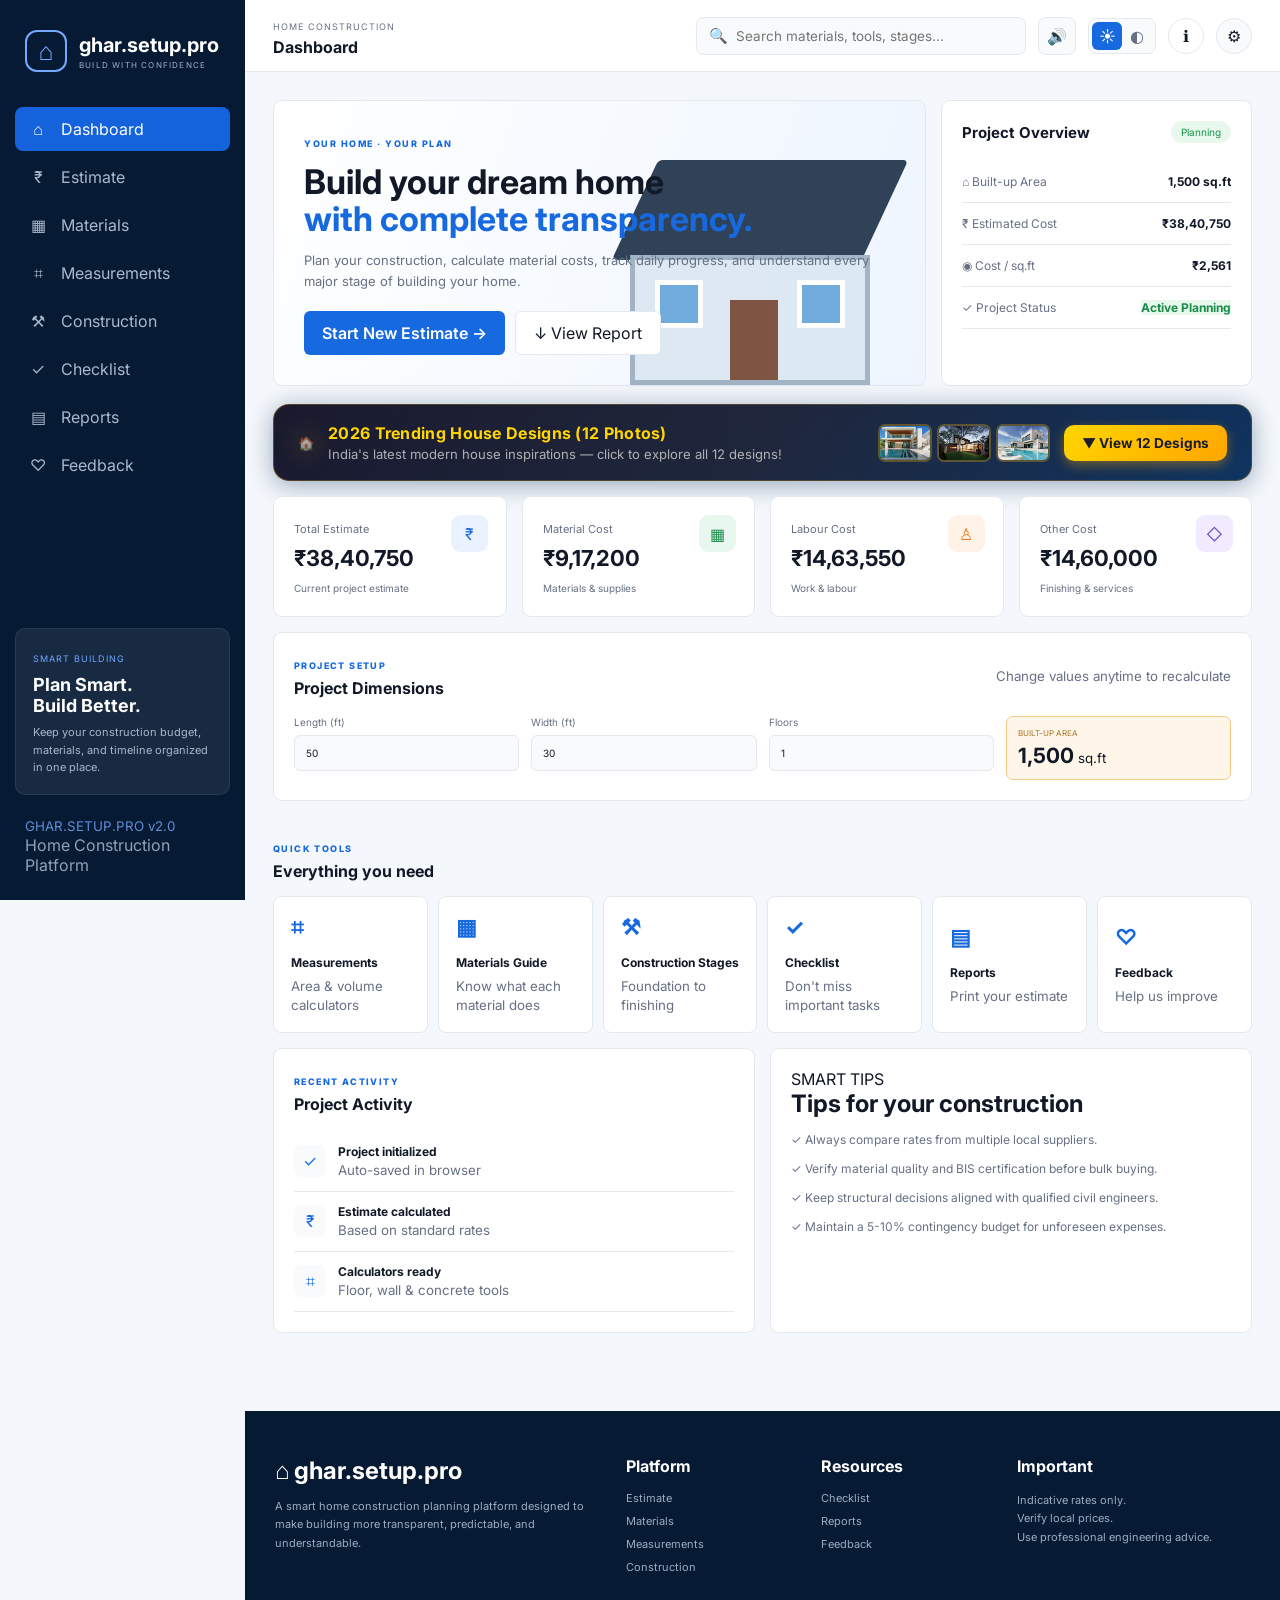
==== commit dfffc22e: "Update project branding to ghar.setup.pro and add README" ====
--- a/index.html
+++ b/index.html
@@ -3,7 +3,7 @@
 <head>
     <meta charset="UTF-8">
     <meta name="viewport" content="width=device-width, initial-scale=1.0">
-    <title>GharSetu | Smart Home Construction Planner</title>
+    <title>ghar.setup.pro | Smart Home Construction Planner</title>
     <link rel="stylesheet" href="./style.css">
     <link rel="preconnect" href="https://fonts.googleapis.com">
     <link rel="preconnect" href="https://fonts.gstatic.com" crossorigin>
@@ -17,7 +17,7 @@
     <div class="brand">
         <div class="brand-logo">⌂</div>
         <div>
-            <h2>GharSetu</h2>
+            <h2>ghar.setup.pro</h2>
             <span>BUILD WITH CONFIDENCE</span>
         </div>
     </div>
@@ -56,7 +56,7 @@
     </div>
 
     <div class="sidebar-bottom">
-        <small>GHARSETU v2.0</small>
+        <small>GHAR.SETUP.PRO v2.0</small>
         <p>Home Construction Platform</p>
     </div>
 </aside>
@@ -703,7 +703,7 @@
         <div class="report-card">
             <div class="report-head">
                 <div>
-                    <span>GHARSETU</span>
+                    <span>GHAR.SETUP.PRO</span>
                     <h2>Home Construction Estimate</h2>
                 </div>
                 <strong id="reportDate">--/--/----</strong>
@@ -805,7 +805,7 @@
     <!-- ================= FOOTER ================= -->
     <footer>
         <div class="footer-brand">
-            <h2>⌂ GharSetu</h2>
+            <h2>⌂ ghar.setup.pro</h2>
             <p>
                 A smart home construction planning platform designed to make building more transparent, predictable, and understandable.
             </p>
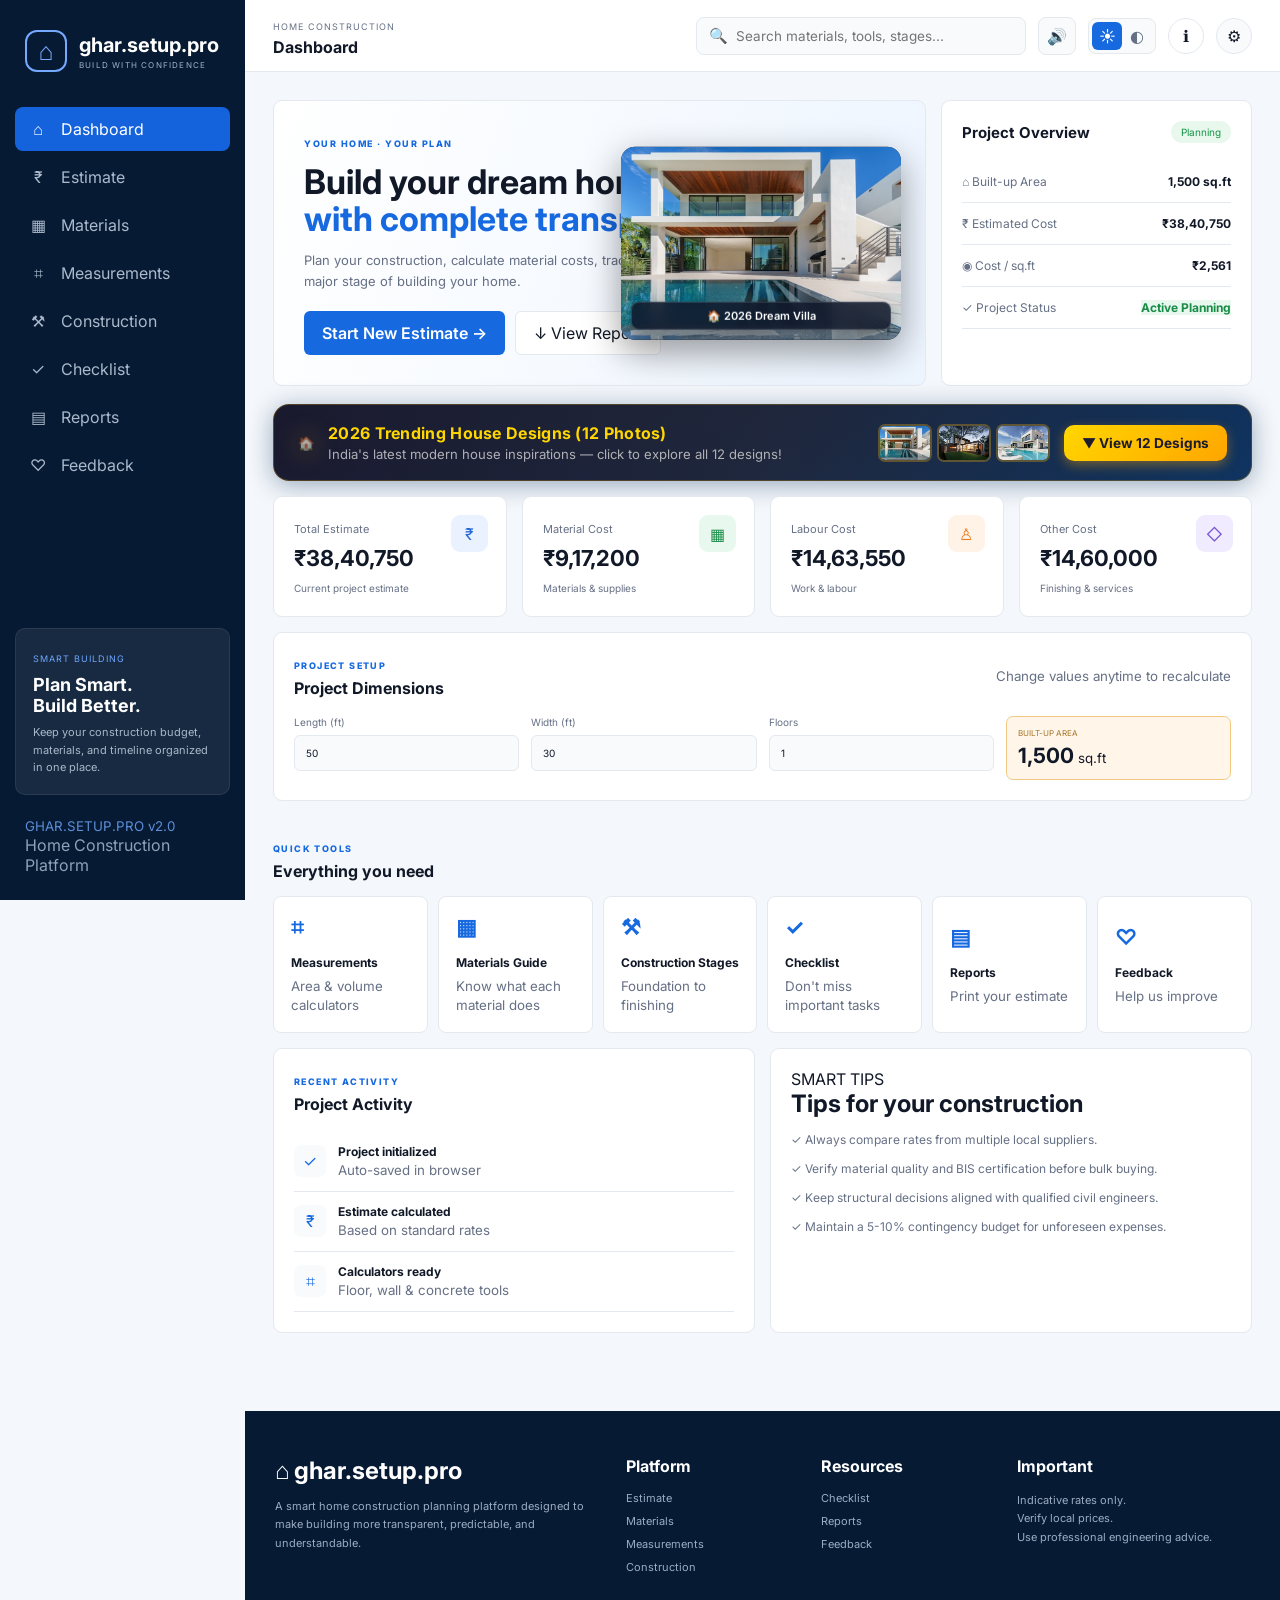
==== commit 0a47bf54: "Fix hero house photo visibility on mobile devices and small screens" ====
--- a/index.html
+++ b/index.html
@@ -15,11 +15,14 @@
 <!-- ================= SIDEBAR ================= -->
 <aside class="sidebar" id="sidebar">
     <div class="brand">
-        <div class="brand-logo">⌂</div>
-        <div>
-            <h2>ghar.setup.pro</h2>
-            <span>BUILD WITH CONFIDENCE</span>
-        </div>
+        <div class="brand-left">
+            <div class="brand-logo">⌂</div>
+            <div>
+                <h2>ghar.setup.pro</h2>
+                <span>BUILD WITH CONFIDENCE</span>
+            </div>
+        </div>
+        <button class="sidebar-mobile-close" onclick="toggleSidebar()" aria-label="Close Navigation Menu">✕</button>
     </div>
 
     <nav class="navigation">
@@ -138,12 +141,10 @@
                 </div>
 
                 <div class="house-illustration">
-                    <div class="house">
-                        <div class="roof"></div>
-                        <div class="house-body">
-                            <div class="window"></div>
-                            <div class="window"></div>
-                            <div class="door"></div>
+                    <div class="house-card-preview">
+                        <img src="images/gallery/house_1.jpg" onerror="this.src='https://images.unsplash.com/photo-1600047509807-ba8f99d2cdde?w=600&h=400&fit=crop&q=80'" alt="Modern Dream House" class="hero-house-img">
+                        <div class="house-badge-floating">
+                            <span>🏠 2026 Dream Villa</span>
                         </div>
                     </div>
                 </div>
@@ -953,6 +954,37 @@
 </div>
 
 
+<!-- SIDEBAR BACKDROP OVERLAY FOR MOBILE -->
+<div class="sidebar-overlay" id="sidebarOverlay" onclick="toggleSidebar()" aria-hidden="true"></div>
+
+<!-- MOBILE BOTTOM NAVIGATION BAR -->
+<nav class="mobile-bottom-nav" id="mobileBottomNav" aria-label="Mobile Navigation">
+    <button class="mobile-nav-item active" data-page="dashboard" onclick="showPage('dashboard', this)">
+        <span class="mobile-nav-icon">⌂</span>
+        <span class="mobile-nav-label">Home</span>
+    </button>
+    <button class="mobile-nav-item" data-page="estimate" onclick="showPage('estimate', this)">
+        <span class="mobile-nav-icon">₹</span>
+        <span class="mobile-nav-label">Estimate</span>
+    </button>
+    <button class="mobile-nav-item" data-page="materials" onclick="showPage('materials', this)">
+        <span class="mobile-nav-icon">▦</span>
+        <span class="mobile-nav-label">Materials</span>
+    </button>
+    <button class="mobile-nav-item" data-page="measurements" onclick="showPage('measurements', this)">
+        <span class="mobile-nav-icon">📐</span>
+        <span class="mobile-nav-label">Tools</span>
+    </button>
+    <button class="mobile-nav-item" data-page="construction" onclick="showPage('construction', this)">
+        <span class="mobile-nav-icon">⚒</span>
+        <span class="mobile-nav-label">Roadmap</span>
+    </button>
+    <button class="mobile-nav-item" onclick="toggleSidebar()" aria-label="More Options">
+        <span class="mobile-nav-icon">☰</span>
+        <span class="mobile-nav-label">More</span>
+    </button>
+</nav>
+
 <!-- TOAST NOTIFICATION -->
 <div id="toast"></div>
 
--- a/style.css
+++ b/style.css
@@ -681,106 +681,57 @@
 
 
 .house-illustration {
-
-    width: 330px;
-
+    width: 280px;
     position: absolute;
-
+    right: 24px;
+    top: 50%;
+    transform: translateY(-50%);
+    z-index: 3;
+}
+
+.house-card-preview {
+    position: relative;
+    border-radius: 14px;
+    overflow: hidden;
+    box-shadow: 0 12px 36px rgba(0, 0, 0, 0.4), 0 0 0 1px rgba(255, 255, 255, 0.15);
+    transition: transform 0.3s ease, box-shadow 0.3s ease;
+    aspect-ratio: 16/11;
+    background: #0f172a;
+}
+
+.house-card-preview:hover {
+    transform: translateY(-4px) scale(1.02);
+    box-shadow: 0 18px 45px rgba(0, 0, 0, 0.5), 0 0 20px rgba(0, 136, 255, 0.3);
+}
+
+.hero-house-img {
+    width: 100%;
+    height: 100%;
+    object-fit: cover;
+    display: block;
+    transition: transform 0.4s ease;
+}
+
+.house-card-preview:hover .hero-house-img {
+    transform: scale(1.05);
+}
+
+.house-badge-floating {
+    position: absolute;
+    bottom: 10px;
+    left: 10px;
     right: 10px;
-
-    bottom: 0;
-
-    opacity: .95;
-
-}
-
-
-.house {
-
-    position: relative;
-
-    width: 270px;
-
-    margin: auto;
-
-}
-
-
-.roof {
-
-    width: 250px;
-
-    height: 100px;
-
-    background: #24384f;
-
-    transform: skew(-25deg);
-
-    margin-left: 20px;
-
-    border-radius: 5px;
-
-}
-
-
-.house-body {
-
-    width: 240px;
-
-    height: 130px;
-
-    background: #dce8f2;
-
-    margin: -5px auto 0;
-
-    position: relative;
-
-    border: 5px solid #9db1c3;
-
-}
-
-
-.window {
-
-    width: 48px;
-
-    height: 48px;
-
-    background: #69a7db;
-
-    border: 5px solid white;
-
-    position: absolute;
-
-    top: 20px;
-
-}
-
-
-.window:nth-child(1) {
-    left: 20px;
-}
-
-
-.window:nth-child(2) {
-    right: 20px;
-}
-
-
-.door {
-
-    width: 48px;
-
-    height: 80px;
-
-    background: #7a4c38;
-
-    position: absolute;
-
-    bottom: 0;
-
-    left: 95px;
-
+    background: rgba(15, 23, 42, 0.85);
+    backdrop-filter: blur(8px);
+    -webkit-backdrop-filter: blur(8px);
+    border: 1px solid rgba(255, 255, 255, 0.15);
+    padding: 6px 10px;
+    border-radius: 8px;
+    color: #fff;
+    font-size: 11px;
+    font-weight: 600;
+    text-align: center;
+    box-shadow: 0 4px 12px rgba(0,0,0,0.3);
 }
 
 
@@ -2294,15 +2245,23 @@
     }
 
     .welcome-grid {
-
         grid-template-columns: 1fr;
-
+    }
+
+    .welcome-card {
+        display: flex;
+        flex-direction: row;
+        align-items: center;
+        justify-content: space-between;
+        gap: 20px;
     }
 
     .house-illustration {
-
-        display: none;
-
+        position: static;
+        transform: none;
+        width: 240px;
+        flex-shrink: 0;
+        display: block;
     }
 
     .construction-grid {
@@ -4043,3 +4002,273 @@
     }
 }
 
+/* =====================================================
+   COMPREHENSIVE MOBILE & TABLET RESPONSIVE SYSTEM
+===================================================== */
+
+/* Brand & Sidebar Mobile Layout */
+.brand {
+    display: flex;
+    justify-content: space-between;
+    align-items: center;
+}
+
+.brand-left {
+    display: flex;
+    align-items: center;
+    gap: 12px;
+}
+
+.sidebar-mobile-close {
+    display: none;
+    background: rgba(255, 255, 255, 0.1);
+    border: 1px solid rgba(255, 255, 255, 0.15);
+    color: var(--text, #fff);
+    border-radius: 8px;
+    width: 32px;
+    height: 32px;
+    font-size: 14px;
+    cursor: pointer;
+    align-items: center;
+    justify-content: center;
+    transition: all 0.2s ease;
+}
+
+.sidebar-mobile-close:hover {
+    background: rgba(255, 80, 80, 0.25);
+    color: #ff6b6b;
+}
+
+/* Sidebar Backdrop Overlay */
+.sidebar-overlay {
+    position: fixed;
+    inset: 0;
+    background: rgba(0, 0, 0, 0.65);
+    backdrop-filter: blur(4px);
+    -webkit-backdrop-filter: blur(4px);
+    z-index: 99;
+    opacity: 0;
+    pointer-events: none;
+    transition: opacity 0.3s cubic-bezier(0.4, 0, 0.2, 1);
+}
+
+.sidebar-overlay.active {
+    opacity: 1;
+    pointer-events: auto;
+}
+
+body.sidebar-open {
+    overflow: hidden;
+}
+
+/* Mobile Bottom Navigation Bar */
+.mobile-bottom-nav {
+    display: none;
+    position: fixed;
+    bottom: 0;
+    left: 0;
+    right: 0;
+    height: calc(62px + env(safe-area-inset-bottom, 0px));
+    padding-bottom: env(safe-area-inset-bottom, 0px);
+    background: var(--surface, #1e1e2e);
+    border-top: 1px solid var(--border, rgba(255, 255, 255, 0.1));
+    z-index: 98;
+    backdrop-filter: blur(20px);
+    -webkit-backdrop-filter: blur(20px);
+    box-shadow: 0 -4px 24px rgba(0, 0, 0, 0.25);
+    justify-content: space-around;
+    align-items: center;
+}
+
+.mobile-nav-item {
+    display: flex;
+    flex-direction: column;
+    align-items: center;
+    justify-content: center;
+    background: transparent;
+    border: none;
+    color: var(--muted, rgba(255, 255, 255, 0.6));
+    padding: 6px 12px;
+    font-size: 11px;
+    font-weight: 500;
+    cursor: pointer;
+    transition: all 0.2s ease;
+    border-radius: 12px;
+    min-width: 52px;
+    position: relative;
+    user-select: none;
+    -webkit-tap-highlight-color: transparent;
+}
+
+.mobile-nav-icon {
+    font-size: 20px;
+    line-height: 1.2;
+    transition: transform 0.2s ease;
+}
+
+.mobile-nav-label {
+    font-size: 10px;
+    letter-spacing: 0.2px;
+    margin-top: 2px;
+}
+
+.mobile-nav-item:hover,
+.mobile-nav-item.active {
+    color: var(--primary, #0088ff);
+}
+
+.mobile-nav-item.active .mobile-nav-icon {
+    transform: translateY(-2px) scale(1.1);
+}
+
+.mobile-nav-item.active::after {
+    content: '';
+    position: absolute;
+    top: 2px;
+    width: 20px;
+    height: 3px;
+    background: var(--primary, #0088ff);
+    border-radius: 4px;
+    box-shadow: 0 0 10px var(--primary, #0088ff);
+}
+
+/* General Mobile Breakpoint (< 900px) */
+@media (max-width: 900px) {
+    .sidebar-mobile-close {
+        display: flex;
+    }
+
+    .mobile-bottom-nav {
+        display: flex;
+    }
+
+    body {
+        padding-bottom: calc(65px + env(safe-area-inset-bottom, 0px)) !important;
+    }
+
+    .sidebar {
+        z-index: 100 !important;
+        box-shadow: 4px 0 30px rgba(0,0,0,0.5);
+    }
+
+    /* Prevent iOS auto-zoom on form inputs */
+    input, select, textarea {
+        font-size: 16px !important;
+    }
+
+    .table-scroll {
+        -webkit-overflow-scrolling: touch;
+        overflow-x: auto;
+        border-radius: 12px;
+        box-shadow: inset -8px 0 12px -8px rgba(0,0,0,0.3);
+    }
+}
+
+/* Small Screens & Smart Phones (< 650px) */
+@media (max-width: 650px) {
+    .main {
+        padding: 0 0 20px 0;
+    }
+
+    .topbar {
+        padding: 10px 14px;
+        position: sticky;
+        top: 0;
+        z-index: 90;
+        background: var(--surface, rgba(30, 30, 46, 0.95));
+        backdrop-filter: blur(12px);
+        -webkit-backdrop-filter: blur(12px);
+    }
+
+    .menu-btn {
+        min-width: 40px;
+        min-height: 40px;
+        font-size: 18px;
+        display: flex;
+        align-items: center;
+        justify-content: center;
+    }
+
+    .photo-gallery-grid {
+        grid-template-columns: repeat(2, 1fr) !important;
+        gap: 8px !important;
+    }
+
+    .gallery-photo-card {
+        border-radius: 10px;
+    }
+
+    .photo-label {
+        font-size: 0.72rem !important;
+    }
+
+    .photo-area {
+        font-size: 0.65rem !important;
+    }
+
+    .gallery-banner-content {
+        flex-direction: column;
+        align-items: flex-start;
+        gap: 12px;
+    }
+
+    .gallery-banner-right {
+        width: 100%;
+        justify-content: space-between;
+    }
+
+    .gallery-open-btn {
+        width: 100%;
+        justify-content: center;
+    }
+
+    .welcome-card {
+        padding: 20px 16px;
+        border-radius: 16px;
+        flex-direction: column !important;
+        align-items: stretch !important;
+        gap: 18px !important;
+    }
+
+    .house-illustration {
+        position: relative !important;
+        width: 100% !important;
+        max-width: 100% !important;
+        transform: none !important;
+        right: auto !important;
+        top: auto !important;
+        display: block !important;
+        margin-top: 6px;
+    }
+
+    .house-card-preview {
+        aspect-ratio: 16/9;
+        width: 100%;
+        max-height: 190px;
+    }
+
+    .primary-btn, .secondary-btn {
+        min-height: 44px;
+        padding: 12px 18px;
+    }
+
+    /* Lightbox modal on mobile */
+    .gallery-lightbox-inner {
+        width: 96vw !important;
+        max-height: 90vh !important;
+    }
+
+    .lightbox-prev, .lightbox-next {
+        width: 38px;
+        height: 38px;
+        font-size: 18px;
+    }
+
+    .lightbox-close {
+        top: -12px;
+        right: -10px;
+        width: 34px;
+        height: 34px;
+    }
+}
+
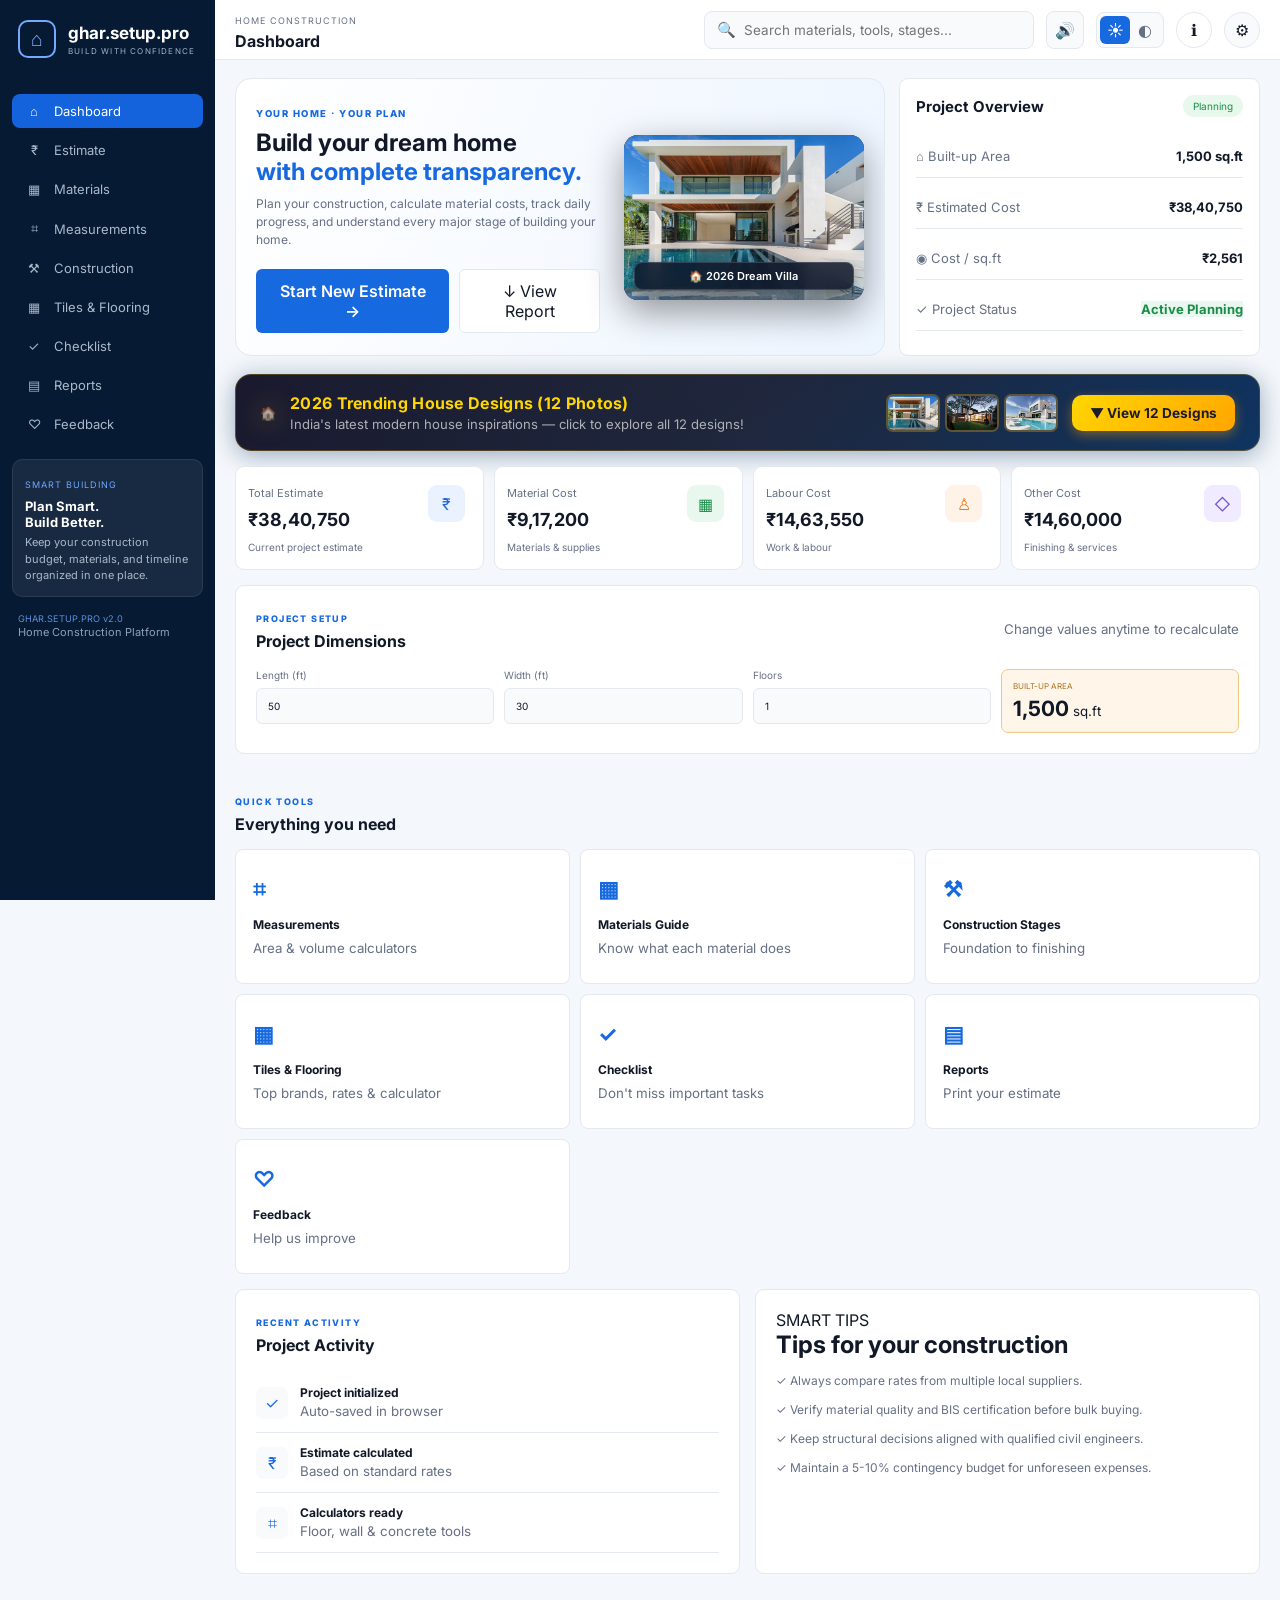
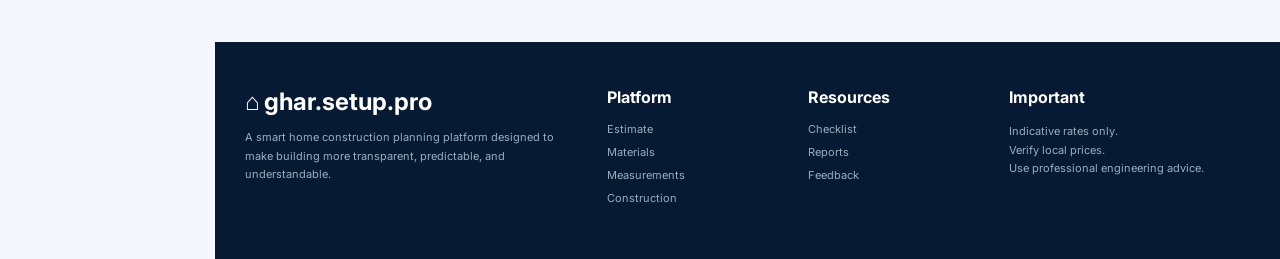
==== commit e2b6ca22: "Add Tiles and Flooring directory, top brands current rates, photos and calculator" ====
--- a/index.html
+++ b/index.html
@@ -41,6 +41,9 @@
         <button class="nav-item" onclick="showPage('construction', this)">
             <span>⚒</span> Construction
         </button>
+        <button class="nav-item" onclick="showPage('tiles', this)">
+            <span>▦</span> Tiles &amp; Flooring
+        </button>
         <button class="nav-item" onclick="showPage('checklist', this)">
             <span>✓</span> Checklist
         </button>
@@ -392,6 +395,12 @@
                 <b>⚒</b>
                 <strong>Construction Stages</strong>
                 <small>Foundation to finishing</small>
+            </button>
+
+            <button onclick="showPage('tiles')">
+                <b>▦</b>
+                <strong>Tiles &amp; Flooring</strong>
+                <small>Top brands, rates &amp; calculator</small>
             </button>
 
             <button onclick="showPage('checklist')">
@@ -664,6 +673,392 @@
     </section>
 
 
+    <!-- ================= 05B. TILES & FLOORING ================= -->
+    <section id="tiles" class="page">
+        <div class="page-header">
+            <span>TILES &amp; FLOORING DIRECTORY</span>
+            <h1>
+                Top brands,
+                <em>rates &amp; designs.</em>
+            </h1>
+            <p>
+                Compare India's leading tile companies, latest market rates per sq.ft and per box, design finishes, and calculate exact room tile and box requirements.
+            </p>
+        </div>
+
+        <!-- TILES MARKET STATS BAR -->
+        <div class="tiles-stats-bar">
+            <div class="tile-stat-card">
+                <span class="stat-icon">💎</span>
+                <div>
+                    <small>DOUBLE CHARGE VITRIFIED</small>
+                    <strong>₹45 - ₹75 <small>/ sq.ft</small></strong>
+                    <span>Best for Living Room &amp; Corridors</span>
+                </div>
+            </div>
+            <div class="tile-stat-card">
+                <span class="stat-icon">✨</span>
+                <div>
+                    <small>GLAZED VITRIFIED (GVT/PGVT)</small>
+                    <strong>₹60 - ₹160 <small>/ sq.ft</small></strong>
+                    <span>High Gloss Marble &amp; Carving Finishes</span>
+                </div>
+            </div>
+            <div class="tile-stat-card">
+                <span class="stat-icon">🚿</span>
+                <div>
+                    <small>CERAMIC WALL &amp; BATHROOM</small>
+                    <strong>₹32 - ₹58 <small>/ sq.ft</small></strong>
+                    <span>Waterproof &amp; Anti-Skid Solutions</span>
+                </div>
+            </div>
+            <div class="tile-stat-card">
+                <span class="stat-icon">🛡️</span>
+                <div>
+                    <small>HEAVY DUTY PARKING (12-16MM)</small>
+                    <strong>₹48 - ₹95 <small>/ sq.ft</small></strong>
+                    <span>High Load Bearing &amp; Weather Proof</span>
+                </div>
+            </div>
+        </div>
+
+        <!-- TILES FILTER TABS & SEARCH -->
+        <div class="tiles-toolbar">
+            <div class="tiles-filter-tabs" id="tilesCategoryTabs">
+                <button class="tile-filter-btn active" onclick="filterTilesCategory('all', this)">All Brands (10)</button>
+                <button class="tile-filter-btn" onclick="filterTilesCategory('double-charge', this)">Double Charge</button>
+                <button class="tile-filter-btn" onclick="filterTilesCategory('gvt', this)">Glazed Vitrified (GVT)</button>
+                <button class="tile-filter-btn" onclick="filterTilesCategory('wall', this)">Wall &amp; Bathroom</button>
+                <button class="tile-filter-btn" onclick="filterTilesCategory('parking', this)">Parking &amp; Heavy Duty</button>
+                <button class="tile-filter-btn" onclick="filterTilesCategory('wooden', this)">Wooden Planks</button>
+                <button class="tile-filter-btn" onclick="filterTilesCategory('luxury', this)">Luxury Mega Slabs</button>
+            </div>
+            <div class="tiles-search-box">
+                <span>🔍</span>
+                <input type="text" id="tilesLocalSearch" placeholder="Search brand, finish or series..." oninput="filterTilesSearch()">
+            </div>
+        </div>
+
+        <!-- TILES BRANDS GRID -->
+        <div class="tiles-brands-grid" id="tilesBrandsGrid">
+            <!-- Populated dynamically by script.js -->
+        </div>
+
+        <!-- INTERACTIVE TILE & BOX CALCULATOR -->
+        <div class="tile-calc-section">
+            <div class="tile-calc-header">
+                <div class="calc-icon-badge">📐</div>
+                <div>
+                    <span class="calc-sub">SMART ESTIMATOR</span>
+                    <h2>Room Tile &amp; Box Quantity Calculator</h2>
+                    <p>Enter room measurements and select tile size to compute exact box count, tiles needed, wastage, and cost.</p>
+                </div>
+            </div>
+
+            <div class="tile-calc-grid">
+                <div class="tile-calc-form">
+                    <div class="calc-form-row">
+                        <div class="calc-input-group">
+                            <label for="tileRoomLength">Room Length (ft)</label>
+                            <input type="number" id="tileRoomLength" value="15" min="1" step="any" oninput="calculateTileEstimator()">
+                        </div>
+                        <div class="calc-input-group">
+                            <label for="tileRoomWidth">Room Width (ft)</label>
+                            <input type="number" id="tileRoomWidth" value="12" min="1" step="any" oninput="calculateTileEstimator()">
+                        </div>
+                    </div>
+
+                    <div class="calc-form-row">
+                        <div class="calc-input-group">
+                            <label for="tileDimensionSelect">Tile Size (Dimensions)</label>
+                            <select id="tileDimensionSelect" onchange="calculateTileEstimator()">
+                                <option value="2x2" data-sqft="4" data-boxpcs="4" selected>2x2 ft (600x600 mm) · Standard Floor</option>
+                                <option value="4x2" data-sqft="8" data-boxpcs="2">4x2 ft (1200x600 mm) · Premium Large Floor</option>
+                                <option value="2.6x5.3" data-sqft="13.78" data-boxpcs="2">800x1600 mm (2.6x5.3 ft) · Luxury Slab</option>
+                                <option value="1x1" data-sqft="1" data-boxpcs="9">1x1 ft (300x300 mm) · Bathroom / Parking</option>
+                                <option value="1x1.5" data-sqft="1.5" data-boxpcs="6">1x1.5 ft (300x450 mm) · Wall Digital</option>
+                                <option value="0.67x4" data-sqft="2.67" data-boxpcs="4">8x48 inch (200x1200 mm) · Wooden Plank</option>
+                                <option value="1.3x1.3" data-sqft="1.72" data-boxpcs="5">400x400 mm · Heavy Duty Paver</option>
+                            </select>
+                        </div>
+                        <div class="calc-input-group">
+                            <label for="tileCustomRate">Tile Rate (₹ / sq.ft)</label>
+                            <input type="number" id="tileCustomRate" value="65" min="10" step="any" oninput="calculateTileEstimator()">
+                        </div>
+                    </div>
+
+                    <div class="calc-form-row">
+                        <div class="calc-input-group">
+                            <label for="tileWastageSelect">Cutting &amp; Wastage Margin</label>
+                            <select id="tileWastageSelect" onchange="calculateTileEstimator()">
+                                <option value="5" selected>5% (Standard Straight Laying)</option>
+                                <option value="10">10% (Diagonal / Brick Pattern / L-shaped)</option>
+                                <option value="15">15% (Herringbone / Complex Cuts)</option>
+                            </select>
+                        </div>
+                        <div class="calc-input-group">
+                            <label for="tileIncludeAdhesive">Include Tile Adhesive &amp; Grout</label>
+                            <select id="tileIncludeAdhesive" onchange="calculateTileEstimator()">
+                                <option value="yes" selected>Yes (₹18 / sq.ft approx.)</option>
+                                <option value="no">No (Only Tile Cost)</option>
+                            </select>
+                        </div>
+                    </div>
+                </div>
+
+                <div class="tile-calc-results">
+                    <div class="calc-result-header">
+                        <span>ESTIMATED SUMMARY</span>
+                        <h3 id="tileCalcTotalCost">₹14,976</h3>
+                        <small>Total Estimated Material Budget</small>
+                    </div>
+
+                    <div class="calc-result-breakdown">
+                        <div class="res-item">
+                            <span>Room Carpet Area</span>
+                            <strong id="tileCalcCarpetArea">180.0 sq.ft</strong>
+                        </div>
+                        <div class="res-item">
+                            <span>Total Area with Wastage</span>
+                            <strong id="tileCalcTotalArea">189.0 sq.ft</strong>
+                        </div>
+                        <div class="res-item highlight">
+                            <span>Total Boxes Required</span>
+                            <strong id="tileCalcBoxes">12 Boxes</strong>
+                        </div>
+                        <div class="res-item">
+                            <span>Total Tile Pieces</span>
+                            <strong id="tileCalcPieces">48 Pieces</strong>
+                        </div>
+                        <div class="res-item">
+                            <span>Tiles Cost</span>
+                            <strong id="tileCalcTileCost">₹12,285</strong>
+                        </div>
+                        <div class="res-item">
+                            <span>Adhesive &amp; Epoxy Grout</span>
+                            <strong id="tileCalcAdhesiveCost">₹3,402</strong>
+                        </div>
+                    </div>
+                </div>
+            </div>
+        </div>
+
+        <!-- ROOM BY ROOM TILE SELECTION GUIDE -->
+        <div class="tile-guide-section">
+            <div class="section-header">
+                <div>
+                    <span>EXPERT RECOMMENDATIONS</span>
+                    <h2>Room-by-Room Tile Buying Guide</h2>
+                </div>
+            </div>
+
+            <div class="tile-room-grid">
+                <div class="tile-room-card">
+                    <div class="room-img-wrap">
+                        <img src="https://images.unsplash.com/photo-1600210492486-724fe5c67fb0?w=600&fit=crop&q=80" alt="Living Room Tiles" loading="lazy">
+                        <span class="room-badge">01 · LIVING ROOM</span>
+                    </div>
+                    <div class="room-body">
+                        <h3>Living Room &amp; Drawing Hall</h3>
+                        <p class="room-rec"><strong>Best Pick:</strong> 4x2 ft (600x1200 mm) or 800x1600 mm Glazed Vitrified (GVT / PGVT) High Gloss</p>
+                        <ul class="room-features">
+                            <li>✓ Seamless look with minimal grout joints</li>
+                            <li>✓ High reflective index makes space look larger</li>
+                            <li>✓ Stain-resistant &amp; easy mop cleaning</li>
+                        </ul>
+                        <div class="room-price-est">Approx. ₹55 - ₹120 / sq.ft</div>
+                    </div>
+                </div>
+
+                <div class="tile-room-card">
+                    <div class="room-img-wrap">
+                        <img src="https://images.unsplash.com/photo-1586023492125-27b2c045efd7?w=600&fit=crop&q=80" alt="Bedroom Tiles" loading="lazy">
+                        <span class="room-badge">02 · BEDROOM</span>
+                    </div>
+                    <div class="room-body">
+                        <h3>Master &amp; Guest Bedrooms</h3>
+                        <p class="room-rec"><strong>Best Pick:</strong> Wooden Plank Vitrified (8x48") or Satin Matte Finish Vitrified (2x2 ft)</p>
+                        <ul class="room-features">
+                            <li>✓ Warm, cozy natural wood texture without termite risk</li>
+                            <li>✓ Non-glare satin surface comfortable on eyes &amp; feet</li>
+                            <li>✓ Highly durable with scratch resistant coating</li>
+                        </ul>
+                        <div class="room-price-est">Approx. ₹50 - ₹95 / sq.ft</div>
+                    </div>
+                </div>
+
+                <div class="tile-room-card">
+                    <div class="room-img-wrap">
+                        <img src="https://images.unsplash.com/photo-1584622650111-993a426fbf0a?w=600&fit=crop&q=80" alt="Bathroom Tiles" loading="lazy">
+                        <span class="room-badge">03 · BATHROOM</span>
+                    </div>
+                    <div class="room-body">
+                        <h3>Bathroom &amp; Powder Rooms</h3>
+                        <p class="room-rec"><strong>Best Pick:</strong> Anti-Skid Matte Floor (1x1 ft) + 3D Highlighter Digital Wall (1x1.5 ft or 1x2 ft)</p>
+                        <ul class="room-features">
+                            <li>✓ R10 Anti-Skid rating prevents slips when wet</li>
+                            <li>✓ Full height wall tiling prevents seepage &amp; fungus</li>
+                            <li>✓ Darker floor + lighter wall gives stunning depth</li>
+                        </ul>
+                        <div class="room-price-est">Approx. ₹35 - ₹65 / sq.ft</div>
+                    </div>
+                </div>
+
+                <div class="tile-room-card">
+                    <div class="room-img-wrap">
+                        <img src="https://images.unsplash.com/photo-1556911220-e15b29be8c8f?w=600&fit=crop&q=80" alt="Kitchen Tiles" loading="lazy">
+                        <span class="room-badge">04 · KITCHEN</span>
+                    </div>
+                    <div class="room-body">
+                        <h3>Kitchen Floor &amp; Backsplash</h3>
+                        <p class="room-rec"><strong>Best Pick:</strong> Stain-Resistant Matte Floor (2x2 ft) + High Gloss Ceramic Backsplash (300x600 mm)</p>
+                        <ul class="room-features">
+                            <li>✓ Zero porosity prevents oil &amp; turmeric stain absorption</li>
+                            <li>✓ Heat &amp; steam resistant backsplash behind stove</li>
+                            <li>✓ Easy wiping with soapy water</li>
+                        </ul>
+                        <div class="room-price-est">Approx. ₹45 - ₹80 / sq.ft</div>
+                    </div>
+                </div>
+
+                <div class="tile-room-card">
+                    <div class="room-img-wrap">
+                        <img src="https://images.unsplash.com/photo-1600585154340-be6161a56a0c?w=600&fit=crop&q=80" alt="Balcony Tiles" loading="lazy">
+                        <span class="room-badge">05 · BALCONY &amp; TERRACE</span>
+                    </div>
+                    <div class="room-body">
+                        <h3>Balcony, Deck &amp; Terrace</h3>
+                        <p class="room-rec"><strong>Best Pick:</strong> Cool Roof Reflective Tiles or Rustic Weather-Proof Matte Exterior Tiles</p>
+                        <ul class="room-features">
+                            <li>✓ Cool Roof SRI > 100 reduces indoor temperature by 5°C</li>
+                            <li>✓ UV &amp; frost resistant - does not fade in sunlight</li>
+                            <li>✓ Textured grip prevents wet monsoon skids</li>
+                        </ul>
+                        <div class="room-price-est">Approx. ₹48 - ₹85 / sq.ft</div>
+                    </div>
+                </div>
+
+                <div class="tile-room-card">
+                    <div class="room-img-wrap">
+                        <img src="https://images.unsplash.com/photo-1618221195710-dd6b41faaea6?w=600&fit=crop&q=80" alt="Parking Tiles" loading="lazy">
+                        <span class="room-badge">06 · PARKING &amp; DRIVEWAY</span>
+                    </div>
+                    <div class="room-body">
+                        <h3>Parking, Porch &amp; Driveway</h3>
+                        <p class="room-rec"><strong>Best Pick:</strong> 12mm / 16mm Full Body Heavy Duty Vitrified (Johnson Endura / Somany)</p>
+                        <ul class="room-features">
+                            <li>✓ Ultra-high load bearing capacity (can support SUVs &amp; trucks)</li>
+                            <li>✓ Scratch-proof from tyres, pebbles, and stand friction</li>
+                            <li>✓ Full body material - color stays consistent even if chipped</li>
+                        </ul>
+                        <div class="room-price-est">Approx. ₹55 - ₹95 / sq.ft</div>
+                    </div>
+                </div>
+            </div>
+        </div>
+
+        <!-- CURRENT MARKET RATE COMPARISON MATRIX TABLE -->
+        <div class="tile-matrix-section">
+            <div class="section-header">
+                <div>
+                    <span>MARKET BENCHMARK</span>
+                    <h2>Tile Types &amp; Current Market Rate Matrix</h2>
+                </div>
+            </div>
+
+            <div class="table-scroll">
+                <table class="tile-matrix-table">
+                    <thead>
+                        <tr>
+                            <th>TILE TYPE</th>
+                            <th>STANDARD SIZES</th>
+                            <th>THICKNESS</th>
+                            <th>CURRENT RATE / SQ.FT</th>
+                            <th>AVG. BOX COVERAGE</th>
+                            <th>TOP RECOMMENDED BRANDS</th>
+                            <th>IDEAL APPLICATION</th>
+                        </tr>
+                    </thead>
+                    <tbody>
+                        <tr>
+                            <td><strong>Double Charge Vitrified</strong></td>
+                            <td>600x600 mm (2x2 ft)<br>800x800 mm</td>
+                            <td>9 - 10 mm</td>
+                            <td><strong class="price-highlight">₹45 - ₹75</strong></td>
+                            <td>16 sq.ft (4 pcs/box)</td>
+                            <td>Kajaria, Somany, Orientbell, AGL</td>
+                            <td>Living Room, Hall, Corridors</td>
+                        </tr>
+                        <tr>
+                            <td><strong>Glazed Vitrified (GVT / PGVT)</strong></td>
+                            <td>600x1200 mm (4x2 ft)<br>800x1600 mm</td>
+                            <td>9 - 9.5 mm</td>
+                            <td><strong class="price-highlight">₹60 - ₹140</strong></td>
+                            <td>15.5 - 16 sq.ft (2 pcs/box)</td>
+                            <td>Kajaria Eternity, Nitco, Simpolo, RAK</td>
+                            <td>Luxury Living, Bedrooms, Accent Walls</td>
+                        </tr>
+                        <tr>
+                            <td><strong>Digital Ceramic Wall Tiles</strong></td>
+                            <td>300x450 mm (1x1.5 ft)<br>300x600 mm</td>
+                            <td>7 - 8 mm</td>
+                            <td><strong class="price-highlight">₹32 - ₹55</strong></td>
+                            <td>9 - 12 sq.ft (6-8 pcs/box)</td>
+                            <td>Somany, Kajaria, Orientbell, Cera</td>
+                            <td>Bathroom &amp; Kitchen Walls</td>
+                        </tr>
+                        <tr>
+                            <td><strong>Anti-Skid Ceramic Floor Tiles</strong></td>
+                            <td>300x300 mm (1x1 ft)<br>400x400 mm</td>
+                            <td>7.5 - 8.5 mm</td>
+                            <td><strong class="price-highlight">₹35 - ₹58</strong></td>
+                            <td>9 sq.ft (9 pcs/box)</td>
+                            <td>Johnson, Somany Slip Shield, AGL</td>
+                            <td>Bathroom Floors, Utility, Wash Area</td>
+                        </tr>
+                        <tr>
+                            <td><strong>Wooden Plank Vitrified Tiles</strong></td>
+                            <td>200x1200 mm (8x48")<br>200x1000 mm</td>
+                            <td>9 - 10 mm</td>
+                            <td><strong class="price-highlight">₹60 - ₹110</strong></td>
+                            <td>10.3 - 12.9 sq.ft (4-5 pcs/box)</td>
+                            <td>Varmora, Kajaria, Nitco, Somany</td>
+                            <td>Master Bedrooms, Balconies, Lounges</td>
+                        </tr>
+                        <tr>
+                            <td><strong>Heavy Duty Parking / Endura</strong></td>
+                            <td>300x300 mm<br>400x400 mm</td>
+                            <td>12 - 16 mm</td>
+                            <td><strong class="price-highlight">₹55 - ₹95</strong></td>
+                            <td>7 - 8 sq.ft (7-8 pcs/box)</td>
+                            <td>Johnson Endura, Somany Maxima, Orientbell</td>
+                            <td>Car Porch, Driveway, Commercial Areas</td>
+                        </tr>
+                        <tr>
+                            <td><strong>Cool Roof Solar Reflective (SRI)</strong></td>
+                            <td>300x300 mm<br>400x400 mm</td>
+                            <td>8 - 10 mm</td>
+                            <td><strong class="price-highlight">₹48 - ₹78</strong></td>
+                            <td>9 sq.ft (9 pcs/box)</td>
+                            <td>Orientbell Cool Tiles, Johnson Endura</td>
+                            <td>Open Terrace, Rooftop, Sun Decks</td>
+                        </tr>
+                        <tr>
+                            <td><strong>Large Format Mega Slabs</strong></td>
+                            <td>800x1600 mm<br>1200x2400 mm</td>
+                            <td>9 - 15 mm</td>
+                            <td><strong class="price-highlight">₹95 - ₹220</strong></td>
+                            <td>27.5 - 31 sq.ft (1-2 pcs/box)</td>
+                            <td>Simpolo Smart Marble, RAK Maximus, Nitco</td>
+                            <td>Seamless Grand Floors, Kitchen Islands</td>
+                        </tr>
+                    </tbody>
+                </table>
+            </div>
+        </div>
+    </section>
+
+
     <!-- ================= 06. CHECKLIST ================= -->
     <section id="checklist" class="page">
         <div class="page-header">
@@ -949,6 +1344,23 @@
                     <kbd style="background: var(--surface2); padding: 3px 8px; border-radius: 4px; border: 1px solid var(--border);">Ctrl + P / Cmd + P</kbd>
                 </div>
             </div>
+        </div>
+    </div>
+</div>
+
+
+<!-- 6. TILE BRAND DETAILS MODAL -->
+<div id="tileBrandModal" class="material-modal" role="dialog" aria-modal="true" onclick="closeTileModal(event)" style="display: none;">
+    <div class="material-modal-content tile-modal-wide" onclick="event.stopPropagation()">
+        <div class="material-modal-header">
+            <div>
+                <span class="modal-eyebrow" id="tileModalBadge">BRAND PROFILE &amp; SPECS</span>
+                <h2 id="tileModalTitle">Kajaria Ceramics</h2>
+            </div>
+            <button class="material-modal-close" onclick="closeTileModal()">✕</button>
+        </div>
+        <div class="tile-modal-body" id="tileModalContent">
+            <!-- Populated dynamically by script.js -->
         </div>
     </div>
 </div>
@@ -991,5 +1403,13 @@
 <!-- MAIN APP SCRIPT -->
 <script src="./script.js"></script>
 
+<!-- VERCEL WEB ANALYTICS & SPEED INSIGHTS -->
+<script>
+  window.va = window.va || function () { (window.vaq = window.vaq || []).push(arguments); };
+  window.si = window.si || function () { (window.siq = window.siq || []).push(arguments); };
+</script>
+<script defer src="/_vercel/insights/script.js"></script>
+<script defer src="/_vercel/speed-insights/script.js"></script>
+
 </body>
 </html>
--- a/style.css
+++ b/style.css
@@ -92,200 +92,134 @@
 /* ================= SIDEBAR ================= */
 
 .sidebar {
-
     width: 245px;
-
     height: 100vh;
-
+    height: 100dvh;
     position: fixed;
-
     left: 0;
     top: 0;
-
+    bottom: 0;
     background: var(--sidebar);
-
     color: white;
-
-    padding: 25px 15px;
-
-    display: flex;
-
+    padding: 16px 12px 24px;
+    display: flex;
     flex-direction: column;
-
     z-index: 1000;
-
-}
-
+    overflow-y: auto;
+    overflow-x: hidden;
+    -webkit-overflow-scrolling: touch;
+    scrollbar-width: thin;
+    scrollbar-color: rgba(255, 255, 255, 0.2) transparent;
+}
+
+.sidebar::-webkit-scrollbar {
+    width: 4px;
+}
+
+.sidebar::-webkit-scrollbar-thumb {
+    background: rgba(255, 255, 255, 0.2);
+    border-radius: 4px;
+}
 
 .brand {
-
-    display: flex;
-
+    display: flex;
     align-items: center;
-
+    gap: 10px;
+    padding: 4px 6px 16px;
+    flex-shrink: 0;
+}
+
+.brand-logo {
+    width: 38px;
+    height: 38px;
+    border: 2px solid #74a9ff;
+    border-radius: 10px;
+    display: grid;
+    place-items: center;
+    font-size: 20px;
+    color: #78aaff;
+    flex-shrink: 0;
+}
+
+.brand h2 {
+    font-size: 18px;
+}
+
+.brand span {
+    display: block;
+    font-size: 8px;
+    letter-spacing: 1.2px;
+    color: #9eb3cc;
+    margin-top: 3px;
+}
+
+.navigation {
+    display: flex;
+    flex-direction: column;
+    gap: 2px;
+    flex-shrink: 0;
+}
+
+.nav-item {
+    border: 0;
+    background: transparent;
+    color: #aab9cb;
+    text-align: left;
+    padding: 9px 12px;
+    border-radius: 8px;
+    display: flex;
+    align-items: center;
     gap: 12px;
-
-    padding: 5px 10px 35px;
-
-}
-
-
-.brand-logo {
-
-    width: 42px;
-    height: 42px;
-
-    border: 2px solid #74a9ff;
-
-    border-radius: 12px;
-
-    display: grid;
-
-    place-items: center;
-
-    font-size: 25px;
-
-    color: #78aaff;
-
-}
-
-
-.brand h2 {
-
-    font-size: 20px;
-
-}
-
-
-.brand span {
-
-    display: block;
-
-    font-size: 8px;
-
-    letter-spacing: 1.2px;
-
-    color: #9eb3cc;
-
-    margin-top: 3px;
-
-}
-
-
-.navigation {
-
-    display: flex;
-
-    flex-direction: column;
-
-    gap: 4px;
-
-}
-
-
-.nav-item {
-
-    border: 0;
-
-    background: transparent;
-
-    color: #aab9cb;
-
-    text-align: left;
-
-    padding: 12px 13px;
-
-    border-radius: 8px;
-
-    display: flex;
-
-    align-items: center;
-
-    gap: 13px;
-
+    font-size: 13.5px;
     transition: .2s;
-
-}
-
+}
 
 .nav-item span {
-
     width: 20px;
-
     text-align: center;
-
-}
-
+}
 
 .nav-item:hover,
 .nav-item.active {
-
     background: #1463dd;
-
     color: white;
-
-}
-
+}
 
 .sidebar-tip {
-
-    margin-top: auto;
-
-    padding: 17px;
-
+    margin-top: 14px;
+    padding: 12px 14px;
     background: rgba(255,255,255,.07);
-
     border: 1px solid rgba(255,255,255,.08);
-
     border-radius: 10px;
-
-}
-
+    flex-shrink: 0;
+}
 
 .sidebar-tip span {
-
     color: #70a6ff;
-
     font-size: 9px;
-
     letter-spacing: 1px;
-
-}
-
+}
 
 .sidebar-tip h3 {
-
-    margin: 8px 0;
-
-    font-size: 18px;
-
-}
-
+    margin: 6px 0 4px;
+    font-size: 15px;
+}
 
 .sidebar-tip p {
-
     color: #a9b8ca;
-
     font-size: 11px;
-
-    line-height: 1.6;
-
-}
-
+    line-height: 1.5;
+}
 
 .sidebar-bottom {
-
-    padding: 20px 10px 0;
-
+    padding: 14px 6px 20px 6px;
     color: #8fa2b7;
-
-}
-
+    font-size: 11px;
+    flex-shrink: 0;
+}
 
 .sidebar-bottom small {
-
     color: #5d8ed8;
-
 }
 
 
@@ -532,101 +466,57 @@
 
 
 .welcome-card {
-
-    min-height: 245px;
-
+    min-height: 220px;
     border: 1px solid var(--border);
-
-    background:
-        linear-gradient(
-            110deg,
-            var(--surface),
-            #edf5ff
-        );
-
-    border-radius: 9px;
-
-    padding: 30px;
-
+    background: linear-gradient(110deg, var(--surface), #edf5ff);
+    border-radius: 16px;
+    padding: 26px 30px;
     position: relative;
-
     overflow: hidden;
-
-    display: flex;
-
+    display: flex;
+    flex-direction: row;
+    align-items: center;
     justify-content: space-between;
-
-}
-
+    gap: 24px;
+}
 
 body.dark .welcome-card {
-
-    background:
-        linear-gradient(
-            110deg,
-            #111a27,
-            #102442
-        );
-
-}
-
+    background: linear-gradient(110deg, #111a27, #102442);
+}
 
 .tag,
 .page-header > span,
 .feedback-grid > div > span {
-
-    font-size: 9px;
-
+    font-size: 9.5px;
     font-weight: 800;
-
     color: var(--primary);
-
     letter-spacing: 1.5px;
-
-}
-
+}
 
 .welcome-content {
-
-    max-width: 620px;
-
+    flex: 1 1 auto;
+    min-width: 0;
     z-index: 2;
-
-}
-
+}
 
 .welcome-card h1 {
-
-    font-size: 34px;
-
-    line-height: 1.1;
-
-    margin: 12px 0;
-
-    max-width: 570px;
-
-}
-
+    font-size: 30px;
+    line-height: 1.2;
+    margin: 10px 0;
+    max-width: 100%;
+}
 
 .welcome-card h1 span {
-
     display: block;
-
     color: var(--primary);
-
-}
-
+}
 
 .welcome-card p {
-
-    color: var(--muted);
-
-    max-width: 600px;
-
+    color: var(--muted);
     line-height: 1.6;
-
-    font-size: 13px;
-
+    font-size: 13.5px;
+    max-width: 100%;
+    margin-bottom: 4px;
 }
 
 
@@ -681,11 +571,11 @@
 
 
 .house-illustration {
-    width: 280px;
-    position: absolute;
-    right: 24px;
-    top: 50%;
-    transform: translateY(-50%);
+    flex: 0 0 240px;
+    width: 240px;
+    max-width: 240px;
+    position: static;
+    transform: none;
     z-index: 3;
 }
 
@@ -2234,46 +2124,230 @@
 }
 
 
-/* ================= RESPONSIVE ================= */
-
-@media(max-width:1200px) {
-
+/* =====================================================
+   LAPTOP & DESKTOP RESPONSIVE BREAKPOINTS
+   (Specialized for 15.6" FHD & 13"-14" Laptop Displays)
+===================================================== */
+
+/* ================= 15.6 INCH LAPTOP SCREENS (1400px - 1750px / 1920x1080 @ 125%) ================= */
+@media (min-width: 1400px) and (max-width: 1750px) {
+    .sidebar {
+        width: 240px;
+    }
+    .main {
+        margin-left: 240px;
+    }
+    .page {
+        padding: 22px 28px;
+        max-width: 1540px;
+    }
+    .welcome-grid {
+        grid-template-columns: 2.15fr 1fr;
+        gap: 16px;
+    }
+    .welcome-card {
+        padding: 24px;
+        min-height: 220px;
+    }
+    .welcome-card h1 {
+        font-size: 28px;
+    }
+    .house-illustration {
+        width: 250px;
+        right: 18px;
+    }
+    .stats-grid {
+        grid-template-columns: repeat(4, 1fr);
+        gap: 14px;
+    }
+    .dimension-grid {
+        grid-template-columns: repeat(4, 1fr);
+        gap: 14px;
+    }
     .tools-grid {
-
-        grid-template-columns: repeat(3,1fr);
-
-    }
-
+        grid-template-columns: repeat(6, 1fr);
+        gap: 12px;
+    }
+    .photo-gallery-grid {
+        grid-template-columns: repeat(6, 1fr) !important;
+        gap: 12px !important;
+    }
+    .material-grid {
+        grid-template-columns: repeat(3, 1fr);
+        gap: 16px;
+    }
+    .construction-grid {
+        grid-template-columns: minmax(270px, 0.85fr) minmax(380px, 1.2fr) minmax(260px, 0.85fr);
+        gap: 18px;
+    }
+}
+
+/* ================= 13 INCH TO 14 INCH LAPTOP SCREENS (1024px - 1399px / 1366x768 / 1280x800 / 1440x900) ================= */
+@media (min-width: 1024px) and (max-width: 1399px) {
+    .sidebar {
+        width: 215px;
+        padding: 16px 12px;
+    }
+    .brand {
+        margin-bottom: 20px;
+    }
+    .brand h2 {
+        font-size: 17px;
+    }
+    .nav-item {
+        padding: 9px 12px;
+        font-size: 13px;
+        gap: 10px;
+        margin-bottom: 3px;
+    }
+    .sidebar-tip {
+        padding: 12px;
+        margin-top: 15px;
+    }
+    .sidebar-tip h3 {
+        font-size: 13px;
+    }
+    .sidebar-tip p {
+        font-size: 11px;
+    }
+    .main {
+        margin-left: 215px;
+    }
+    .topbar {
+        padding: 0 20px;
+        height: 60px;
+    }
+    .page {
+        padding: 18px 20px;
+        max-width: 100%;
+    }
+    .welcome-grid {
+        grid-template-columns: 1.8fr 1fr;
+        gap: 14px;
+    }
+    .welcome-card {
+        padding: 20px;
+        min-height: 200px;
+    }
+    .welcome-card h1 {
+        font-size: 24px;
+        margin: 8px 0;
+    }
+    .welcome-card p {
+        font-size: 12px;
+        line-height: 1.5;
+    }
+    .house-illustration {
+        width: 210px;
+        right: 14px;
+    }
+    .overview-card {
+        padding: 16px;
+    }
+    .overview-card h3 {
+        font-size: 15px;
+    }
+    .overview-row {
+        margin-bottom: 8px;
+        font-size: 13px;
+    }
+    .stats-grid {
+        grid-template-columns: repeat(4, 1fr);
+        gap: 10px;
+    }
+    .stat-card {
+        padding: 14px 12px;
+    }
+    .stat-card h2 {
+        font-size: 18px;
+    }
+    .dimension-grid {
+        grid-template-columns: repeat(4, 1fr);
+        gap: 10px;
+    }
+    .dim-card {
+        padding: 12px;
+    }
+    .dim-card input {
+        padding: 8px;
+        font-size: 13px;
+    }
+    .tools-grid {
+        grid-template-columns: repeat(3, 1fr);
+        gap: 10px;
+    }
+    .tool-card {
+        padding: 12px;
+    }
+    .photo-gallery-grid {
+        grid-template-columns: repeat(6, 1fr) !important;
+        gap: 8px !important;
+    }
+    .gallery-photo-card .photo-label {
+        font-size: 0.72rem !important;
+    }
+    .gallery-photo-card .photo-area {
+        font-size: 0.64rem !important;
+    }
+    .material-grid {
+        grid-template-columns: repeat(2, 1fr);
+        gap: 14px;
+    }
+    .calculator-grid {
+        grid-template-columns: repeat(2, 1fr);
+        gap: 14px;
+    }
+    .construction-grid {
+        grid-template-columns: minmax(230px, 0.85fr) minmax(310px, 1.2fr) minmax(220px, 0.85fr);
+        gap: 14px;
+    }
+    .technical-row {
+        grid-template-columns: 44px 1fr 1.2fr 0.9fr 0.9fr;
+        padding: 8px;
+        font-size: 11px;
+    }
+    .table-scroll table th, .table-scroll table td {
+        padding: 8px 12px;
+        font-size: 13px;
+    }
+}
+
+/* ================= 901px - 1023px (TABLETS LANDSCAPE & SUB-NOTEBOOKS) ================= */
+@media (min-width: 901px) and (max-width: 1023px) {
+    .sidebar {
+        width: 195px;
+        padding: 12px 8px;
+    }
+    .main {
+        margin-left: 195px;
+    }
     .welcome-grid {
         grid-template-columns: 1fr;
-    }
-
-    .welcome-card {
-        display: flex;
-        flex-direction: row;
-        align-items: center;
-        justify-content: space-between;
-        gap: 20px;
-    }
-
-    .house-illustration {
-        position: static;
-        transform: none;
-        width: 240px;
-        flex-shrink: 0;
-        display: block;
-    }
-
+        gap: 12px;
+    }
+    .stats-grid {
+        grid-template-columns: repeat(2, 1fr);
+    }
+    .dimension-grid {
+        grid-template-columns: repeat(2, 1fr);
+    }
+    .tools-grid {
+        grid-template-columns: repeat(3, 1fr);
+    }
+    .photo-gallery-grid {
+        grid-template-columns: repeat(4, 1fr) !important;
+        gap: 8px !important;
+    }
+    .material-grid {
+        grid-template-columns: repeat(2, 1fr);
+    }
     .construction-grid {
-        grid-template-columns: minmax(250px, .8fr) minmax(340px, 1.2fr);
-    }
-
+        grid-template-columns: 1fr 1.2fr;
+    }
     .construction-preview {
         grid-column: 1 / -1;
-        max-width: 420px;
-        position: static;
-    }
-
+        max-width: 480px;
+    }
 }
 
 
@@ -4147,6 +4221,13 @@
     }
 
     .sidebar {
+        width: 270px;
+        max-width: 84vw;
+        height: 100vh;
+        height: 100dvh;
+        overflow-y: auto !important;
+        -webkit-overflow-scrolling: touch;
+        padding-bottom: calc(50px + env(safe-area-inset-bottom, 0px)) !important;
         z-index: 100 !important;
         box-shadow: 4px 0 30px rgba(0,0,0,0.5);
     }
@@ -4164,70 +4245,111 @@
     }
 }
 
-/* Small Screens & Smart Phones (< 650px) */
+/* =====================================================
+   ULTRA-RESPONSIVE MOBILE STYLES (Smartphones & Tablets)
+===================================================== */
 @media (max-width: 650px) {
     .main {
-        padding: 0 0 20px 0;
+        padding: 0 0 24px 0;
     }
 
     .topbar {
-        padding: 10px 14px;
+        padding: 10px 12px;
         position: sticky;
         top: 0;
         z-index: 90;
         background: var(--surface, rgba(30, 30, 46, 0.95));
-        backdrop-filter: blur(12px);
-        -webkit-backdrop-filter: blur(12px);
+        backdrop-filter: blur(14px);
+        -webkit-backdrop-filter: blur(14px);
+        display: flex;
+        align-items: center;
+        justify-content: space-between;
+        gap: 8px;
+    }
+
+    .mobile-left {
+        display: flex;
+        align-items: center;
+        gap: 8px;
+        min-width: 0;
+    }
+
+    .mobile-left h3 {
+        font-size: 15px;
+        white-space: nowrap;
+        overflow: hidden;
+        text-overflow: ellipsis;
+    }
+
+    .mobile-left small {
+        font-size: 8.5px;
+        letter-spacing: 0.8px;
     }
 
     .menu-btn {
-        min-width: 40px;
-        min-height: 40px;
+        min-width: 38px;
+        min-height: 38px;
         font-size: 18px;
         display: flex;
         align-items: center;
         justify-content: center;
-    }
-
-    .photo-gallery-grid {
-        grid-template-columns: repeat(2, 1fr) !important;
-        gap: 8px !important;
-    }
-
-    .gallery-photo-card {
-        border-radius: 10px;
-    }
-
-    .photo-label {
-        font-size: 0.72rem !important;
-    }
-
-    .photo-area {
-        font-size: 0.65rem !important;
-    }
-
-    .gallery-banner-content {
-        flex-direction: column;
-        align-items: flex-start;
+        border-radius: 8px;
+        flex-shrink: 0;
+    }
+
+    .top-actions {
+        display: flex;
+        align-items: center;
+        gap: 6px;
+    }
+
+    .search-wrapper {
+        display: none;
+    }
+
+    .page {
+        padding: 14px 12px 24px 12px;
+    }
+
+    /* Dashboard Mobile Layout */
+    .welcome-grid {
+        grid-template-columns: 1fr;
         gap: 12px;
     }
 
-    .gallery-banner-right {
-        width: 100%;
-        justify-content: space-between;
-    }
-
-    .gallery-open-btn {
-        width: 100%;
-        justify-content: center;
-    }
-
     .welcome-card {
-        padding: 20px 16px;
-        border-radius: 16px;
+        padding: 18px 14px;
+        border-radius: 14px;
         flex-direction: column !important;
         align-items: stretch !important;
-        gap: 18px !important;
+        gap: 16px !important;
+    }
+
+    .welcome-card h1 {
+        font-size: 22px;
+        line-height: 1.2;
+        margin: 8px 0;
+    }
+
+    .welcome-card p {
+        font-size: 12px;
+        line-height: 1.5;
+    }
+
+    .welcome-buttons {
+        display: flex;
+        flex-direction: row;
+        gap: 8px;
+        margin-top: 14px;
+    }
+
+    .welcome-buttons button {
+        flex: 1;
+        font-size: 12px;
+        padding: 10px 12px;
+        min-height: 42px;
+        text-align: center;
+        justify-content: center;
     }
 
     .house-illustration {
@@ -4238,37 +4360,1160 @@
         right: auto !important;
         top: auto !important;
         display: block !important;
-        margin-top: 6px;
+        margin-top: 4px;
     }
 
     .house-card-preview {
         aspect-ratio: 16/9;
         width: 100%;
-        max-height: 190px;
-    }
-
+        max-height: 180px;
+        border-radius: 12px;
+    }
+
+    .overview-card {
+        padding: 14px;
+        border-radius: 12px;
+    }
+
+    /* 2026 Trending House Gallery on Mobile */
+    .gallery-banner {
+        padding: 14px 12px;
+        border-radius: 12px;
+        margin-top: 14px;
+    }
+
+    .gallery-banner-content {
+        flex-direction: column;
+        align-items: stretch;
+        gap: 12px;
+    }
+
+    .gallery-banner-right {
+        width: 100%;
+        justify-content: space-between;
+        gap: 8px;
+    }
+
+    .gallery-open-btn {
+        width: 100%;
+        justify-content: center;
+        padding: 10px 14px;
+        font-size: 12.5px;
+    }
+
+    .photo-gallery-grid {
+        grid-template-columns: repeat(2, 1fr) !important;
+        gap: 8px !important;
+        margin-top: 10px;
+    }
+
+    .gallery-photo-card {
+        border-radius: 10px;
+    }
+
+    .photo-label {
+        font-size: 0.72rem !important;
+    }
+
+    .photo-area {
+        font-size: 0.65rem !important;
+    }
+
+    /* Stats & Dimension 2x2 Grids */
+    .stats-grid {
+        grid-template-columns: repeat(2, 1fr) !important;
+        gap: 8px !important;
+        margin-top: 14px;
+    }
+
+    .stat-card {
+        padding: 12px 10px;
+        border-radius: 10px;
+    }
+
+    .stat-card h2 {
+        font-size: 16px;
+        margin: 4px 0 2px;
+    }
+
+    .dimension-grid {
+        grid-template-columns: repeat(2, 1fr) !important;
+        gap: 8px !important;
+    }
+
+    .dim-card {
+        padding: 10px;
+        border-radius: 10px;
+    }
+
+    .dim-card input {
+        font-size: 16px !important;
+        padding: 8px;
+    }
+
+    .tools-grid {
+        grid-template-columns: repeat(2, 1fr) !important;
+        gap: 8px !important;
+    }
+
+    .tool-card {
+        padding: 12px 10px;
+        border-radius: 10px;
+    }
+
+    .bottom-grid {
+        grid-template-columns: 1fr !important;
+        gap: 12px;
+    }
+
+    /* Materials Page Mobile */
+    .material-grid {
+        grid-template-columns: 1fr !important;
+        gap: 12px !important;
+    }
+
+    .material-card {
+        padding: 14px;
+        border-radius: 12px;
+    }
+
+    /* Measurements Page Mobile */
+    .calculator-grid {
+        grid-template-columns: 1fr !important;
+        gap: 14px !important;
+    }
+
+    .calc-card {
+        padding: 14px;
+        border-radius: 12px;
+    }
+
+    .calc-inputs {
+        grid-template-columns: 1fr 1fr !important;
+        gap: 8px;
+    }
+
+    .calc-btn {
+        width: 100%;
+        min-height: 44px;
+    }
+
+    /* Construction Page Mobile */
+    .construction-grid {
+        grid-template-columns: 1fr !important;
+        gap: 14px !important;
+    }
+
+    .stage-item {
+        padding: 10px 12px;
+    }
+
+    .technical-row {
+        grid-template-columns: 40px 1fr 1fr;
+        font-size: 10.5px;
+        padding: 8px;
+    }
+
+    .twenty-day-grid {
+        grid-template-columns: 1fr !important;
+    }
+
+    .day-card {
+        grid-template-columns: 48px minmax(100px, 1fr) 28% !important;
+        padding: 8px;
+    }
+
+    /* Estimate & Reports Table on Mobile */
+    .estimate-panel {
+        padding: 12px 8px;
+        border-radius: 12px;
+    }
+
+    .table-scroll {
+        -webkit-overflow-scrolling: touch;
+        overflow-x: auto;
+        border-radius: 8px;
+    }
+
+    .table-scroll table {
+        min-width: 580px;
+    }
+
+    .table-scroll th, .table-scroll td {
+        padding: 8px 10px;
+        font-size: 12px;
+    }
+
+    .total-bar {
+        flex-direction: column !important;
+        gap: 12px !important;
+        padding: 14px !important;
+        text-align: center;
+    }
+
+    .report-card {
+        padding: 14px 10px;
+        border-radius: 12px;
+    }
+
+    .report-summary {
+        grid-template-columns: 1fr !important;
+        gap: 8px !important;
+    }
+
+    /* Checklist Mobile */
+    .checklist-container {
+        padding: 10px;
+    }
+
+    .check-item {
+        padding: 10px 8px;
+        gap: 10px;
+        font-size: 13px;
+        min-height: 46px;
+    }
+
+    /* Feedback Mobile */
+    .feedback-grid {
+        grid-template-columns: 1fr !important;
+        gap: 18px !important;
+    }
+
+    .feedback-card {
+        padding: 14px;
+        border-radius: 12px;
+    }
+
+    .stars button {
+        font-size: 26px;
+        padding: 4px 8px;
+        min-width: 44px;
+        min-height: 44px;
+    }
+
+    /* Lightbox Modal on Mobile */
+    .gallery-lightbox-inner {
+        width: 95vw !important;
+        max-height: 88vh !important;
+        padding: 10px;
+    }
+
+    .lightbox-prev, .lightbox-next {
+        width: 36px;
+        height: 36px;
+        font-size: 16px;
+    }
+
+    .lightbox-close {
+        top: -10px;
+        right: -8px;
+        width: 32px;
+        height: 32px;
+    }
+
+    /* General Touch Buttons */
     .primary-btn, .secondary-btn {
         min-height: 44px;
-        padding: 12px 18px;
-    }
-
-    /* Lightbox modal on mobile */
-    .gallery-lightbox-inner {
-        width: 96vw !important;
-        max-height: 90vh !important;
-    }
-
-    .lightbox-prev, .lightbox-next {
-        width: 38px;
-        height: 38px;
-        font-size: 18px;
-    }
-
-    .lightbox-close {
-        top: -12px;
-        right: -10px;
-        width: 34px;
-        height: 34px;
-    }
-}
-
+        padding: 10px 16px;
+        border-radius: 8px;
+    }
+
+    footer {
+        grid-template-columns: 1fr !important;
+        gap: 20px;
+        padding: 24px 16px 80px 16px;
+    }
+}
+
+/* Extra Small Phones (< 380px) */
+@media (max-width: 380px) {
+    .photo-gallery-grid {
+        grid-template-columns: 1fr !important;
+    }
+
+    .stats-grid,
+    .dimension-grid,
+    .tools-grid {
+        grid-template-columns: 1fr !important;
+    }
+}
+
+
+/* =====================================================
+            TILES & FLOORING STYLING
+===================================================== */
+.tiles-stats-bar {
+    display: grid;
+    grid-template-columns: repeat(auto-fit, minmax(220px, 1fr));
+    gap: 16px;
+    margin-bottom: 28px;
+}
+
+.tile-stat-card {
+    background: var(--surface);
+    border: 1px solid var(--border);
+    border-radius: 12px;
+    padding: 16px;
+    display: flex;
+    align-items: center;
+    gap: 14px;
+    box-shadow: var(--shadow);
+    transition: transform 0.2s, box-shadow 0.2s;
+}
+
+.tile-stat-card:hover {
+    transform: translateY(-2px);
+    box-shadow: 0 10px 25px rgba(0,0,0,0.08);
+}
+
+.tile-stat-card .stat-icon {
+    font-size: 28px;
+    background: var(--surface2);
+    width: 48px;
+    height: 48px;
+    border-radius: 10px;
+    display: flex;
+    align-items: center;
+    justify-content: center;
+    flex-shrink: 0;
+}
+
+.tile-stat-card small {
+    display: block;
+    font-size: 11px;
+    font-weight: 700;
+    letter-spacing: 0.5px;
+    color: var(--muted);
+    margin-bottom: 2px;
+}
+
+.tile-stat-card strong {
+    display: block;
+    font-size: 17px;
+    font-weight: 800;
+    color: var(--text);
+}
+
+.tile-stat-card strong small {
+    display: inline;
+    font-size: 12px;
+    font-weight: 500;
+    color: var(--muted);
+}
+
+.tile-stat-card span {
+    font-size: 12px;
+    color: var(--muted);
+}
+
+/* Toolbar & Category Filters */
+.tiles-toolbar {
+    display: flex;
+    justify-content: space-between;
+    align-items: center;
+    gap: 16px;
+    margin-bottom: 24px;
+    flex-wrap: wrap;
+}
+
+.tiles-filter-tabs {
+    display: flex;
+    gap: 8px;
+    flex-wrap: wrap;
+}
+
+.tile-filter-btn {
+    padding: 8px 16px;
+    border-radius: 20px;
+    border: 1px solid var(--border);
+    background: var(--surface);
+    color: var(--text);
+    font-size: 13px;
+    font-weight: 600;
+    cursor: pointer;
+    transition: all 0.2s;
+}
+
+.tile-filter-btn:hover {
+    border-color: var(--primary);
+    color: var(--primary);
+}
+
+.tile-filter-btn.active {
+    background: var(--primary);
+    color: #ffffff;
+    border-color: var(--primary);
+    box-shadow: 0 4px 12px rgba(23, 105, 224, 0.25);
+}
+
+.tiles-search-box {
+    display: flex;
+    align-items: center;
+    gap: 8px;
+    background: var(--surface);
+    border: 1px solid var(--border);
+    padding: 6px 14px;
+    border-radius: 20px;
+    min-width: 260px;
+}
+
+.tiles-search-box input {
+    border: none;
+    background: transparent;
+    color: var(--text);
+    font-size: 13px;
+    outline: none;
+    width: 100%;
+}
+
+/* Tiles Brand Cards Grid */
+.tiles-brands-grid {
+    display: grid;
+    grid-template-columns: repeat(auto-fill, minmax(320px, 1fr));
+    gap: 24px;
+    margin-bottom: 40px;
+}
+
+.tile-brand-card {
+    background: var(--surface);
+    border: 1px solid var(--border);
+    border-radius: 16px;
+    overflow: hidden;
+    display: flex;
+    flex-direction: column;
+    box-shadow: var(--shadow);
+    transition: transform 0.25s, box-shadow 0.25s, border-color 0.25s;
+}
+
+.tile-brand-card:hover {
+    transform: translateY(-4px);
+    box-shadow: 0 14px 35px rgba(0,0,0,0.12);
+    border-color: var(--primary);
+}
+
+.brand-img-wrap {
+    position: relative;
+    height: 190px;
+    cursor: pointer;
+    overflow: hidden;
+    background: #111a27;
+}
+
+.brand-img-wrap img {
+    width: 100%;
+    height: 100%;
+    object-fit: cover;
+    transition: transform 0.4s ease;
+}
+
+.tile-brand-card:hover .brand-img-wrap img {
+    transform: scale(1.05);
+}
+
+.brand-card-badge {
+    position: absolute;
+    top: 12px;
+    left: 12px;
+    background: rgba(6, 26, 51, 0.85);
+    backdrop-filter: blur(8px);
+    color: #ffffff;
+    font-size: 11px;
+    font-weight: 700;
+    padding: 4px 10px;
+    border-radius: 6px;
+    border: 1px solid rgba(255,255,255,0.15);
+}
+
+.brand-rating-pill {
+    position: absolute;
+    top: 12px;
+    right: 12px;
+    background: rgba(21, 148, 71, 0.9);
+    backdrop-filter: blur(8px);
+    color: #ffffff;
+    font-size: 11px;
+    font-weight: 800;
+    padding: 4px 8px;
+    border-radius: 6px;
+}
+
+.brand-card-content {
+    padding: 18px;
+    display: flex;
+    flex-direction: column;
+    flex: 1;
+}
+
+.brand-head-row {
+    display: flex;
+    align-items: flex-start;
+    gap: 10px;
+    margin-bottom: 14px;
+}
+
+.brand-logo-icon {
+    font-size: 24px;
+    line-height: 1;
+    margin-right: 4px;
+}
+
+.brand-head-row h3 {
+    font-size: 18px;
+    font-weight: 800;
+    color: var(--text);
+    margin-bottom: 2px;
+}
+
+.brand-sub {
+    font-size: 12px;
+    color: var(--muted);
+    font-weight: 500;
+}
+
+.brand-rate-box {
+    display: grid;
+    grid-template-columns: 1fr 1fr;
+    gap: 10px;
+    background: var(--surface2);
+    border: 1px solid var(--border);
+    border-radius: 10px;
+    padding: 10px 14px;
+    margin-bottom: 16px;
+}
+
+.rate-sqft small,
+.rate-box-info small {
+    display: block;
+    font-size: 10px;
+    font-weight: 700;
+    color: var(--muted);
+    margin-bottom: 2px;
+}
+
+.rate-sqft strong {
+    font-size: 16px;
+    font-weight: 800;
+    color: var(--primary);
+}
+
+.rate-sqft strong small {
+    display: inline;
+    font-size: 11px;
+    font-weight: 600;
+}
+
+.rate-box-info span {
+    font-size: 12px;
+    font-weight: 700;
+    color: var(--text);
+}
+
+.brand-specs-list {
+    display: flex;
+    flex-direction: column;
+    gap: 8px;
+    margin-bottom: 18px;
+    font-size: 12.5px;
+    flex: 1;
+}
+
+.spec-row {
+    display: flex;
+    flex-direction: column;
+    gap: 2px;
+}
+
+.spec-row strong {
+    color: var(--text);
+    font-size: 12px;
+    font-weight: 700;
+}
+
+.spec-row span {
+    color: var(--muted);
+    line-height: 1.4;
+}
+
+.brand-card-actions {
+    display: grid;
+    grid-template-columns: 1.4fr 1fr;
+    gap: 8px;
+    margin-top: auto;
+}
+
+.tile-brand-btn {
+    padding: 9px 12px;
+    border-radius: 8px;
+    font-size: 12.5px;
+    font-weight: 700;
+    display: flex;
+    align-items: center;
+    justify-content: center;
+    gap: 6px;
+    border: 1px solid transparent;
+    cursor: pointer;
+    transition: all 0.2s;
+}
+
+.tile-brand-btn.primary {
+    background: var(--primary);
+    color: #ffffff;
+}
+
+.tile-brand-btn.primary:hover {
+    background: var(--primary-dark);
+}
+
+.tile-brand-btn.secondary {
+    background: var(--surface2);
+    color: var(--text);
+    border-color: var(--border);
+}
+
+.tile-brand-btn.secondary:hover {
+    border-color: var(--primary);
+    color: var(--primary);
+}
+
+.tiles-empty-msg {
+    grid-column: 1 / -1;
+    text-align: center;
+    padding: 40px 20px;
+    background: var(--surface);
+    border: 1px dashed var(--border);
+    border-radius: 16px;
+}
+
+.tiles-empty-msg span {
+    font-size: 36px;
+    display: block;
+    margin-bottom: 10px;
+}
+
+.tiles-empty-msg h3 {
+    font-size: 18px;
+    margin-bottom: 6px;
+}
+
+.tiles-empty-msg p {
+    color: var(--muted);
+    font-size: 13px;
+    margin-bottom: 16px;
+}
+
+/* Interactive Tile Calculator */
+.tile-calc-section {
+    background: var(--surface);
+    border: 1px solid var(--border);
+    border-radius: 18px;
+    padding: 28px;
+    box-shadow: var(--shadow);
+    margin-bottom: 40px;
+}
+
+.tile-calc-header {
+    display: flex;
+    align-items: center;
+    gap: 16px;
+    margin-bottom: 24px;
+    border-bottom: 1px solid var(--border);
+    padding-bottom: 18px;
+}
+
+.calc-icon-badge {
+    font-size: 32px;
+    background: var(--surface2);
+    width: 60px;
+    height: 60px;
+    border-radius: 14px;
+    display: flex;
+    align-items: center;
+    justify-content: center;
+    flex-shrink: 0;
+}
+
+.calc-sub {
+    font-size: 11px;
+    font-weight: 800;
+    letter-spacing: 0.8px;
+    color: var(--primary);
+    display: block;
+    margin-bottom: 4px;
+}
+
+.tile-calc-header h2 {
+    font-size: 22px;
+    font-weight: 800;
+    color: var(--text);
+    margin-bottom: 4px;
+}
+
+.tile-calc-header p {
+    font-size: 13px;
+    color: var(--muted);
+}
+
+.tile-calc-grid {
+    display: grid;
+    grid-template-columns: 1.4fr 1fr;
+    gap: 28px;
+}
+
+.tile-calc-form {
+    display: flex;
+    flex-direction: column;
+    gap: 16px;
+}
+
+.calc-form-row {
+    display: grid;
+    grid-template-columns: 1fr 1fr;
+    gap: 14px;
+}
+
+.calc-input-group {
+    display: flex;
+    flex-direction: column;
+    gap: 6px;
+}
+
+.calc-input-group label {
+    font-size: 12.5px;
+    font-weight: 700;
+    color: var(--text);
+}
+
+.calc-input-group input,
+.calc-input-group select {
+    padding: 10px 14px;
+    border-radius: 8px;
+    border: 1px solid var(--border);
+    background: var(--surface2);
+    color: var(--text);
+    font-size: 13.5px;
+    font-weight: 600;
+    outline: none;
+    transition: border-color 0.2s;
+}
+
+.calc-input-group input:focus,
+.calc-input-group select:focus {
+    border-color: var(--primary);
+}
+
+.tile-calc-results {
+    background: var(--surface2);
+    border: 1px solid var(--border);
+    border-radius: 14px;
+    padding: 20px;
+    display: flex;
+    flex-direction: column;
+}
+
+.calc-result-header {
+    background: linear-gradient(135deg, var(--primary), var(--primary-dark));
+    color: #ffffff;
+    border-radius: 10px;
+    padding: 16px;
+    text-align: center;
+    margin-bottom: 16px;
+}
+
+.calc-result-header span {
+    font-size: 11px;
+    font-weight: 700;
+    letter-spacing: 0.5px;
+    opacity: 0.85;
+    display: block;
+    margin-bottom: 4px;
+}
+
+.calc-result-header h3 {
+    font-size: 28px;
+    font-weight: 900;
+    margin-bottom: 2px;
+}
+
+.calc-result-header small {
+    font-size: 11.5px;
+    opacity: 0.85;
+}
+
+.calc-result-breakdown {
+    display: flex;
+    flex-direction: column;
+    gap: 10px;
+    font-size: 13px;
+}
+
+.res-item {
+    display: flex;
+    justify-content: space-between;
+    padding: 8px 10px;
+    border-radius: 6px;
+    border-bottom: 1px solid rgba(0,0,0,0.05);
+}
+
+body.dark .res-item {
+    border-bottom: 1px solid rgba(255,255,255,0.05);
+}
+
+.res-item span {
+    color: var(--muted);
+    font-weight: 500;
+}
+
+.res-item strong {
+    color: var(--text);
+    font-weight: 700;
+}
+
+.res-item.highlight {
+    background: rgba(23, 105, 224, 0.1);
+    border-radius: 8px;
+    padding: 10px;
+}
+
+.res-item.highlight span {
+    color: var(--primary);
+    font-weight: 700;
+}
+
+.res-item.highlight strong {
+    color: var(--primary);
+    font-size: 15px;
+    font-weight: 800;
+}
+
+/* Room by Room Guide */
+.tile-guide-section {
+    margin-bottom: 40px;
+}
+
+.tile-room-grid {
+    display: grid;
+    grid-template-columns: repeat(auto-fill, minmax(320px, 1fr));
+    gap: 22px;
+    margin-top: 18px;
+}
+
+.tile-room-card {
+    background: var(--surface);
+    border: 1px solid var(--border);
+    border-radius: 16px;
+    overflow: hidden;
+    box-shadow: var(--shadow);
+    display: flex;
+    flex-direction: column;
+}
+
+.room-img-wrap {
+    position: relative;
+    height: 160px;
+    background: #111a27;
+}
+
+.room-img-wrap img {
+    width: 100%;
+    height: 100%;
+    object-fit: cover;
+}
+
+.room-badge {
+    position: absolute;
+    top: 10px;
+    left: 10px;
+    background: rgba(6, 26, 51, 0.85);
+    color: #ffffff;
+    font-size: 11px;
+    font-weight: 800;
+    padding: 3px 8px;
+    border-radius: 5px;
+}
+
+.room-body {
+    padding: 16px;
+    display: flex;
+    flex-direction: column;
+    flex: 1;
+}
+
+.room-body h3 {
+    font-size: 16px;
+    font-weight: 800;
+    margin-bottom: 6px;
+    color: var(--text);
+}
+
+.room-rec {
+    font-size: 12.5px;
+    color: var(--primary);
+    margin-bottom: 10px;
+    line-height: 1.4;
+}
+
+.room-features {
+    list-style: none;
+    padding: 0;
+    margin: 0 0 14px 0;
+    display: flex;
+    flex-direction: column;
+    gap: 6px;
+    font-size: 12px;
+    color: var(--muted);
+    flex: 1;
+}
+
+.room-price-est {
+    margin-top: auto;
+    font-size: 12.5px;
+    font-weight: 700;
+    background: var(--surface2);
+    border: 1px solid var(--border);
+    padding: 8px 12px;
+    border-radius: 6px;
+    text-align: center;
+    color: var(--text);
+}
+
+/* Rate Matrix Table */
+.tile-matrix-section {
+    margin-bottom: 40px;
+}
+
+.tile-matrix-table {
+    width: 100%;
+    border-collapse: collapse;
+    background: var(--surface);
+    border-radius: 12px;
+    overflow: hidden;
+    box-shadow: var(--shadow);
+    font-size: 13px;
+}
+
+.tile-matrix-table th {
+    background: var(--surface2);
+    color: var(--text);
+    font-size: 11.5px;
+    font-weight: 800;
+    letter-spacing: 0.5px;
+    padding: 14px 16px;
+    text-align: left;
+    border-bottom: 1px solid var(--border);
+}
+
+.tile-matrix-table td {
+    padding: 14px 16px;
+    border-bottom: 1px solid var(--border);
+    color: var(--text);
+    vertical-align: middle;
+}
+
+.tile-matrix-table tr:hover td {
+    background: rgba(23, 105, 224, 0.03);
+}
+
+.price-highlight {
+    color: var(--green);
+    font-size: 14px;
+    font-weight: 800;
+}
+
+/* Modal Wide Layout for Tile Brand */
+.tile-modal-wide {
+    max-width: 780px !important;
+    width: 92vw;
+}
+
+.tile-modal-grid {
+    display: grid;
+    grid-template-columns: 1fr 1.3fr;
+    gap: 22px;
+    padding: 16px 0;
+}
+
+.tile-modal-img-col {
+    display: flex;
+    flex-direction: column;
+    gap: 14px;
+}
+
+.tile-modal-hero-img {
+    width: 100%;
+    height: 220px;
+    object-fit: cover;
+    border-radius: 12px;
+    border: 1px solid var(--border);
+}
+
+.tile-modal-meta-box {
+    background: var(--surface2);
+    border: 1px solid var(--border);
+    border-radius: 10px;
+    padding: 12px;
+    display: flex;
+    flex-direction: column;
+    gap: 10px;
+}
+
+.meta-item small {
+    display: block;
+    font-size: 10px;
+    font-weight: 700;
+    color: var(--muted);
+}
+
+.meta-item strong {
+    font-size: 15px;
+    font-weight: 800;
+    color: var(--text);
+}
+
+.meta-item strong small {
+    display: inline;
+    font-size: 11px;
+    font-weight: 600;
+}
+
+.tile-modal-info-col {
+    display: flex;
+    flex-direction: column;
+    gap: 16px;
+    max-height: 60vh;
+    overflow-y: auto;
+    padding-right: 6px;
+}
+
+.tile-modal-section h3 {
+    font-size: 18px;
+    font-weight: 800;
+    color: var(--text);
+    margin-bottom: 4px;
+}
+
+.brand-tagline-text {
+    font-size: 13px;
+    color: var(--muted);
+    margin-bottom: 8px;
+}
+
+.brand-tip-box {
+    background: rgba(23, 105, 224, 0.08);
+    border-left: 3px solid var(--primary);
+    padding: 10px 12px;
+    border-radius: 0 8px 8px 0;
+    font-size: 12.5px;
+    color: var(--text);
+    line-height: 1.4;
+}
+
+.tile-modal-section h4 {
+    font-size: 13px;
+    font-weight: 800;
+    color: var(--text);
+    margin-bottom: 8px;
+}
+
+.modal-series-tags {
+    display: flex;
+    flex-wrap: wrap;
+    gap: 6px;
+}
+
+.modal-tag {
+    background: var(--surface2);
+    border: 1px solid var(--border);
+    padding: 4px 10px;
+    border-radius: 6px;
+    font-size: 12px;
+    font-weight: 600;
+    color: var(--text);
+}
+
+.modal-sizes-grid {
+    display: grid;
+    grid-template-columns: 1fr 1fr;
+    gap: 8px;
+}
+
+.size-item {
+    background: var(--surface2);
+    border: 1px solid var(--border);
+    padding: 6px 10px;
+    border-radius: 6px;
+    font-size: 12px;
+    font-weight: 600;
+    display: flex;
+    align-items: center;
+    gap: 6px;
+    color: var(--text);
+}
+
+.modal-finishes-list {
+    display: flex;
+    flex-wrap: wrap;
+    gap: 6px;
+}
+
+.finish-pill {
+    background: rgba(21, 148, 71, 0.1);
+    color: var(--green);
+    border: 1px solid rgba(21, 148, 71, 0.25);
+    padding: 4px 10px;
+    border-radius: 6px;
+    font-size: 12px;
+    font-weight: 700;
+}
+
+.modal-features-list {
+    list-style: none;
+    padding: 0;
+    margin: 0;
+    display: flex;
+    flex-direction: column;
+    gap: 6px;
+    font-size: 12px;
+    color: var(--muted);
+}
+
+.tile-modal-footer {
+    display: flex;
+    gap: 10px;
+    margin-top: 10px;
+    flex-wrap: wrap;
+}
+
+/* Responsive Tiles Layout */
+@media (max-width: 768px) {
+    .tile-calc-grid {
+        grid-template-columns: 1fr !important;
+    }
+
+    .calc-form-row {
+        grid-template-columns: 1fr !important;
+    }
+
+    .tile-modal-grid {
+        grid-template-columns: 1fr !important;
+    }
+
+    .tile-modal-hero-img {
+        height: 160px;
+    }
+
+    .brand-card-actions {
+        grid-template-columns: 1fr !important;
+    }
+
+    .tiles-toolbar {
+        flex-direction: column;
+        align-items: stretch;
+    }
+
+    .tiles-search-box {
+        min-width: auto;
+        width: 100%;
+    }
+}
+
+
